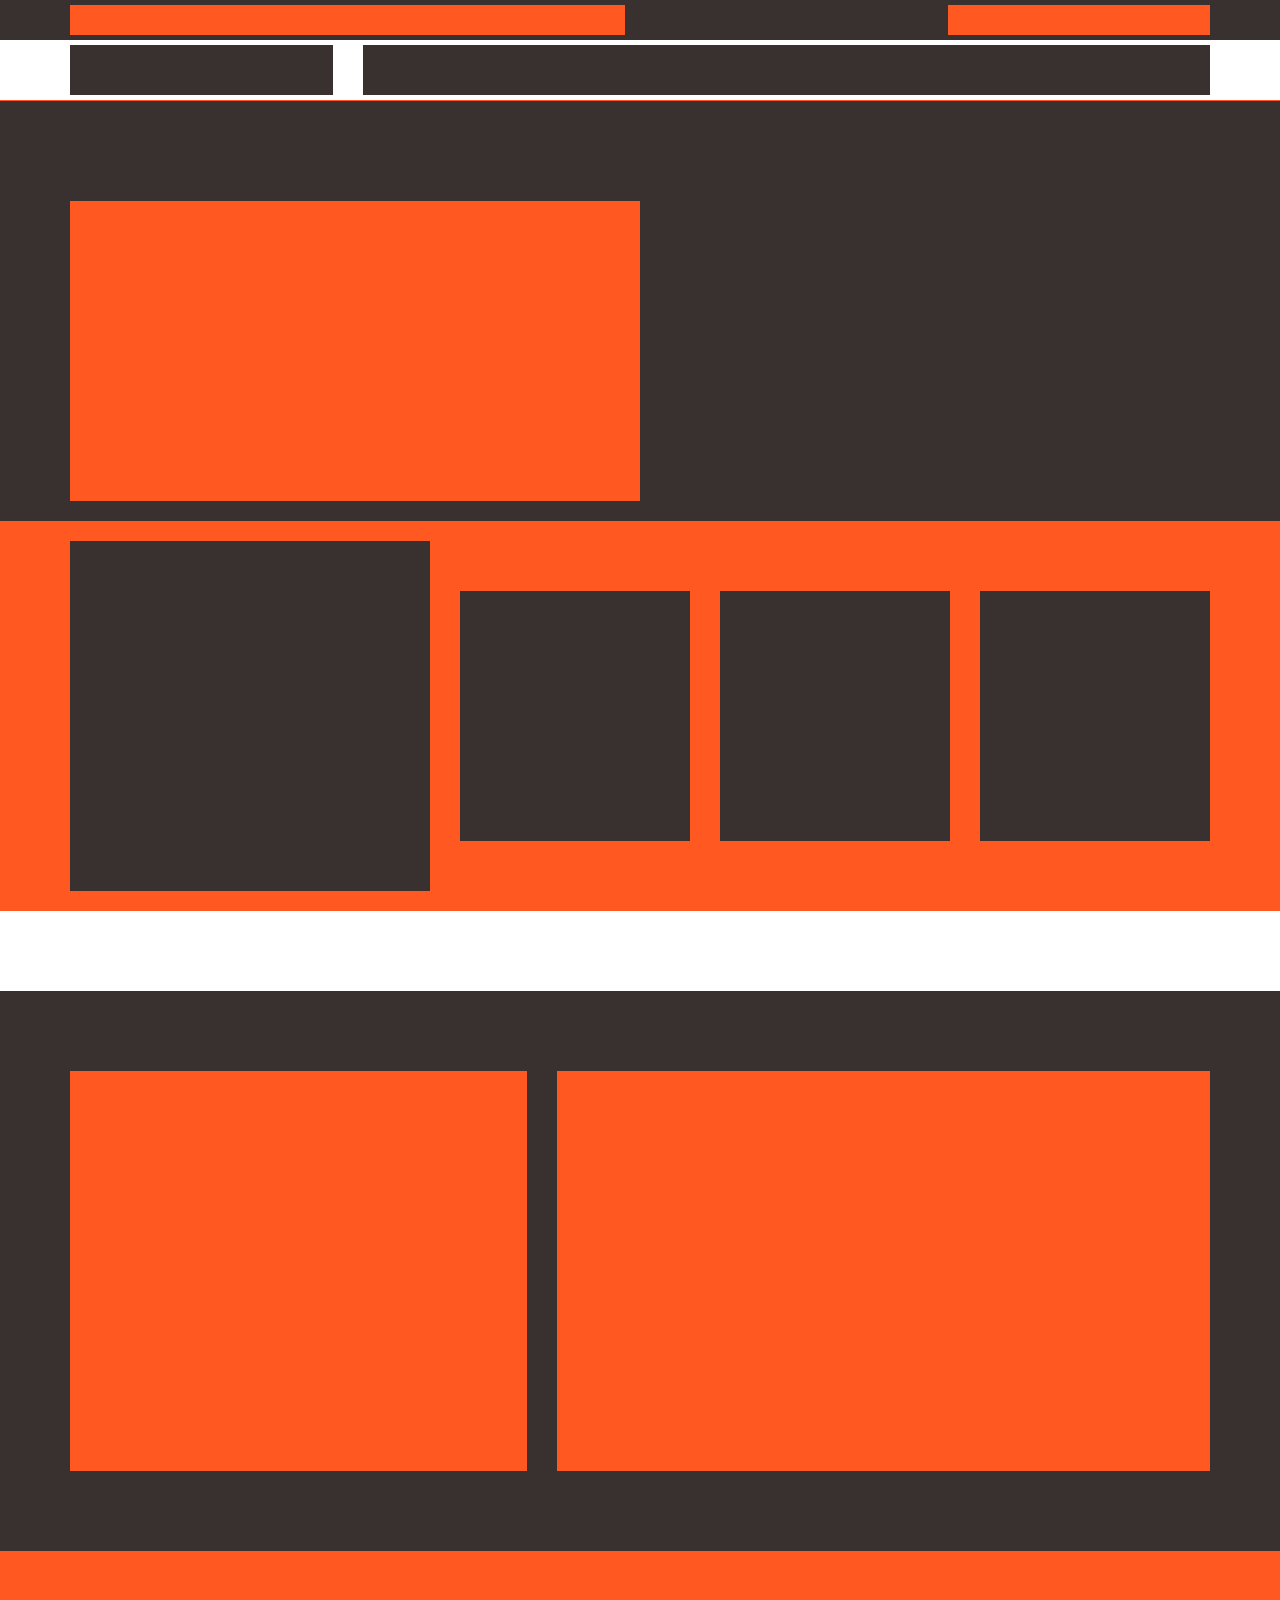
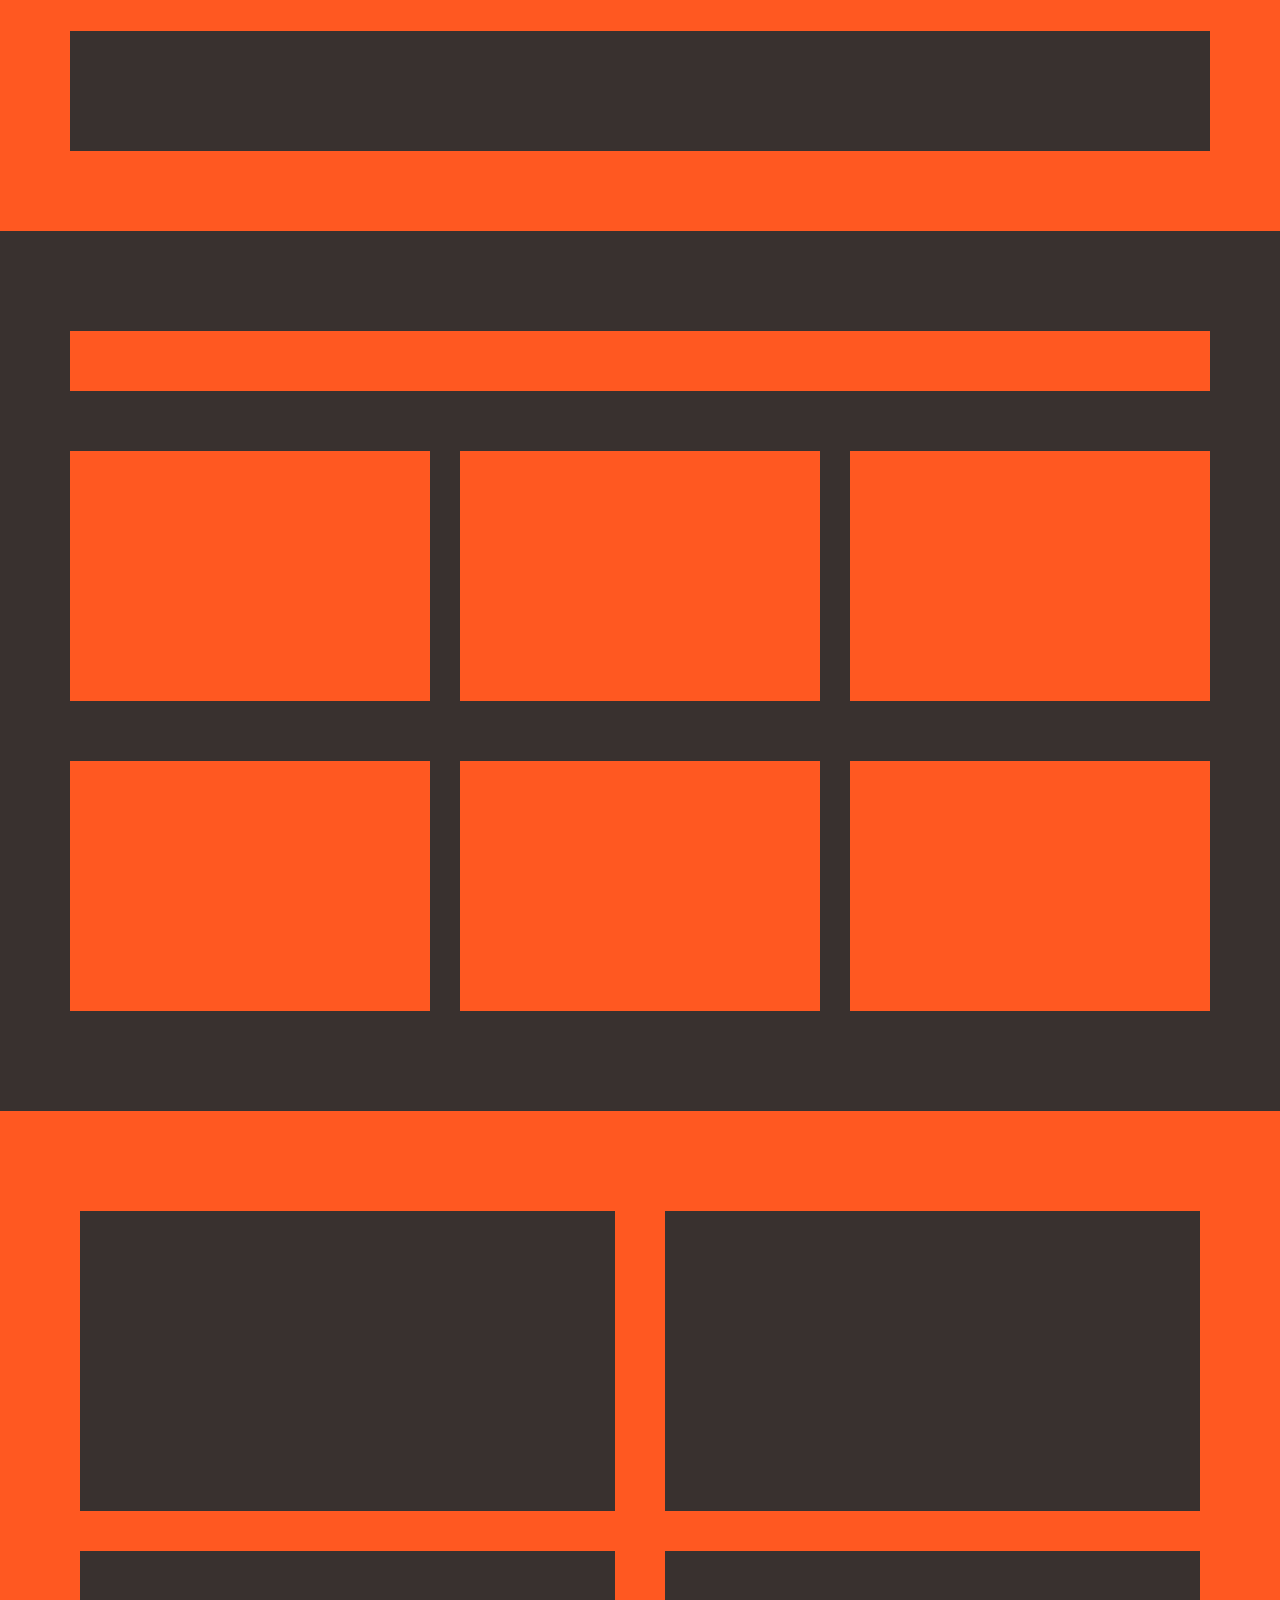
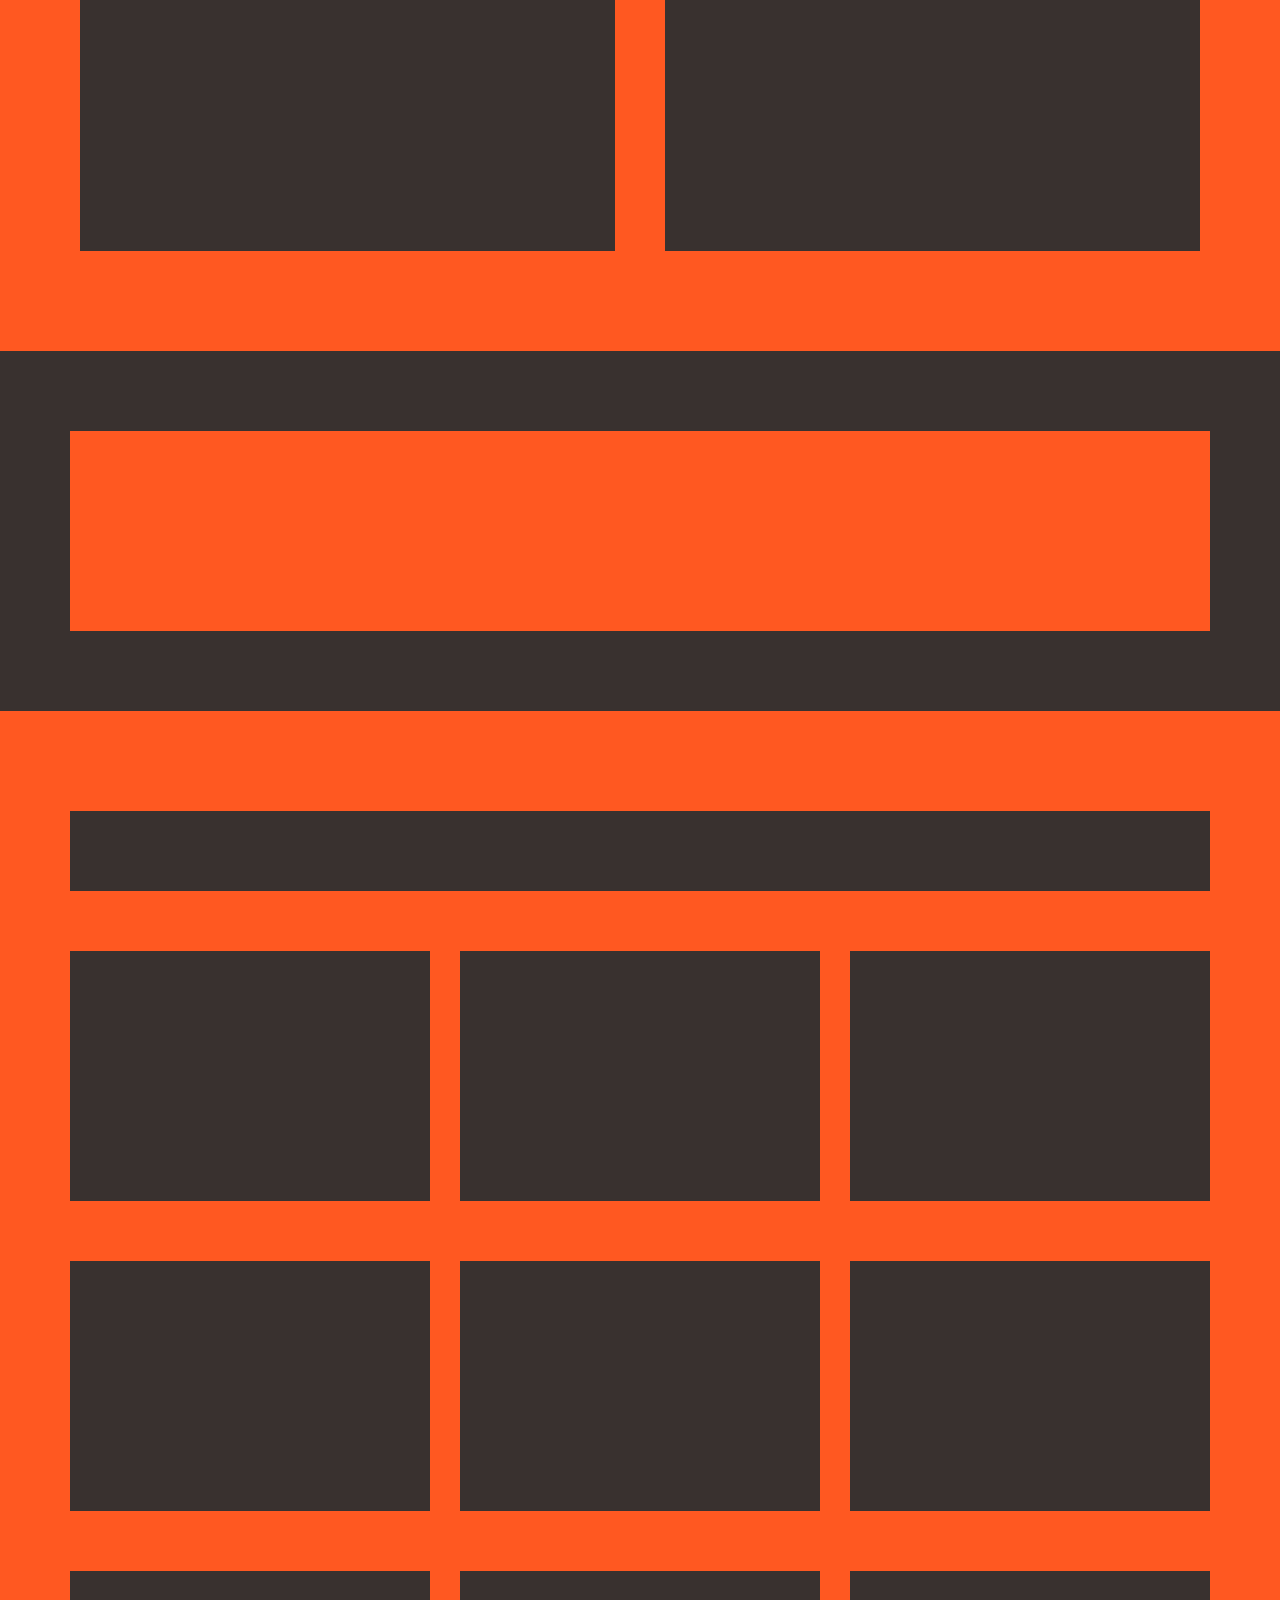
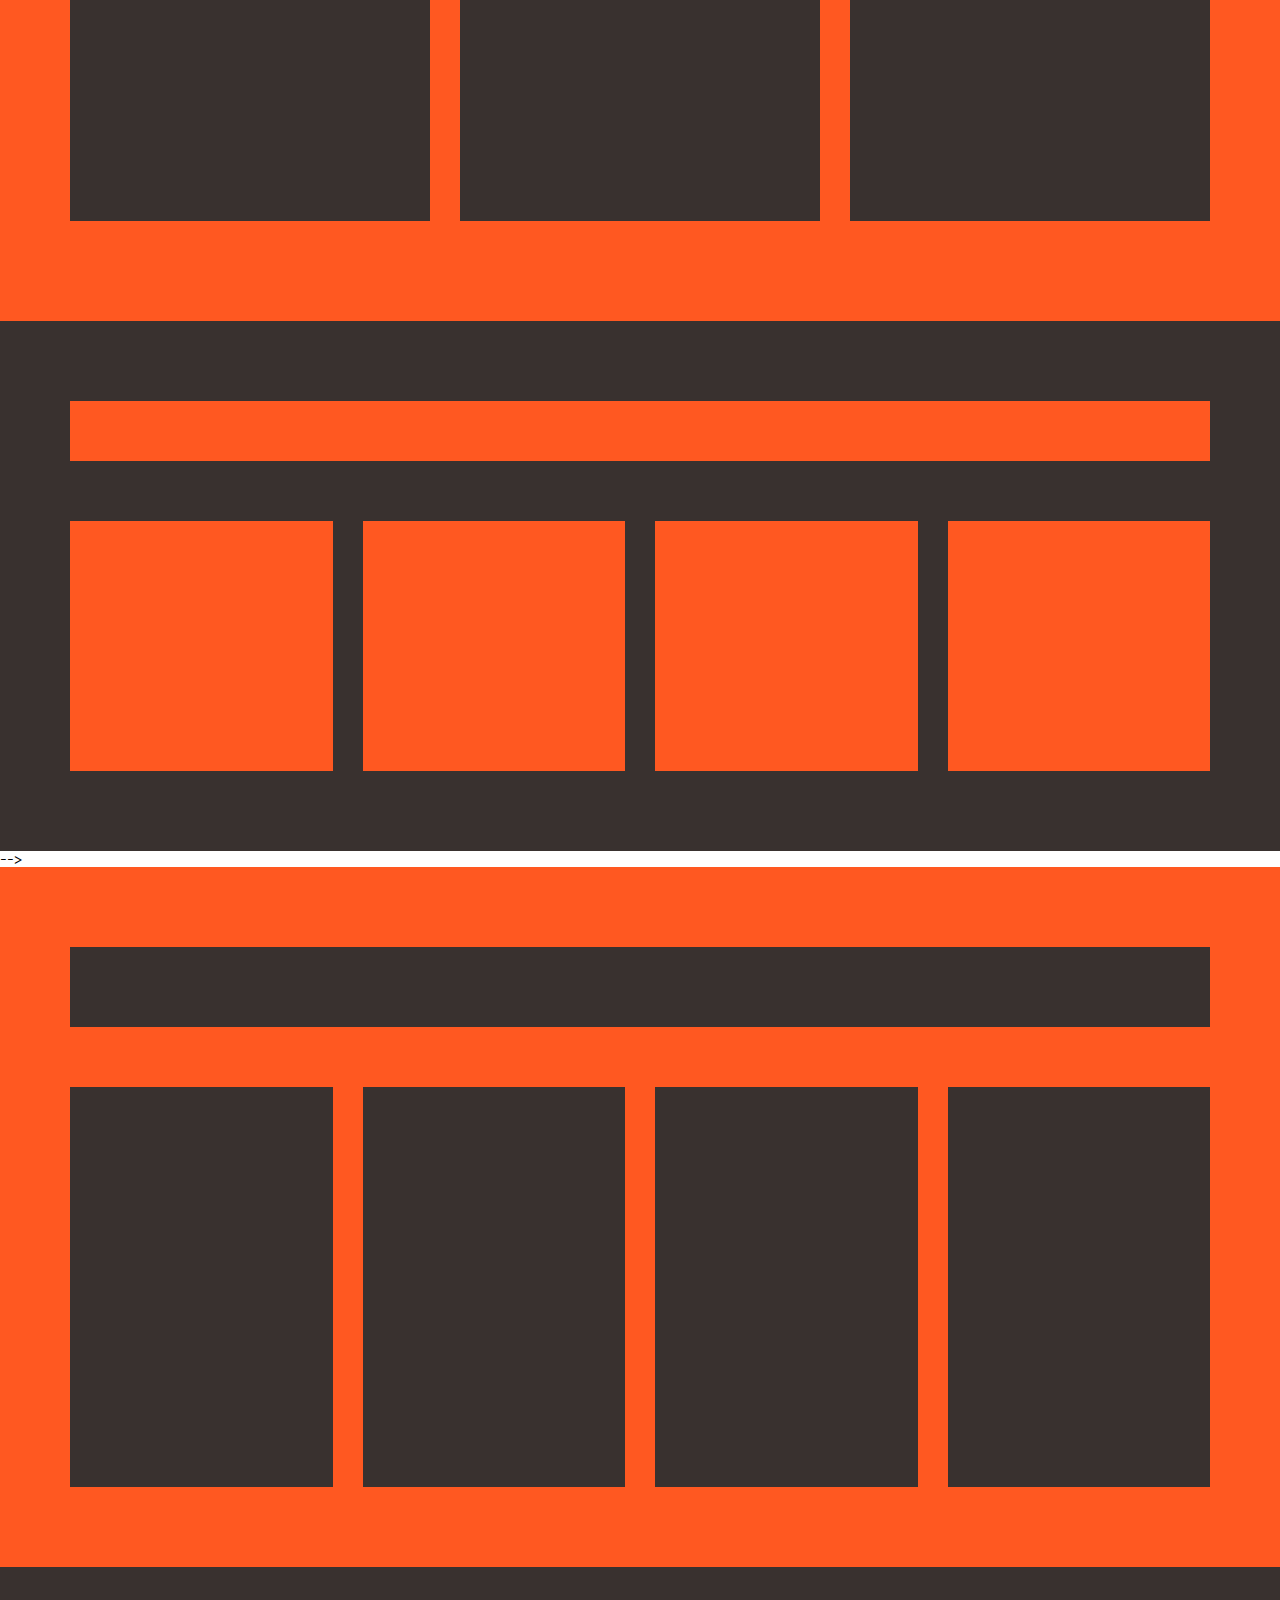
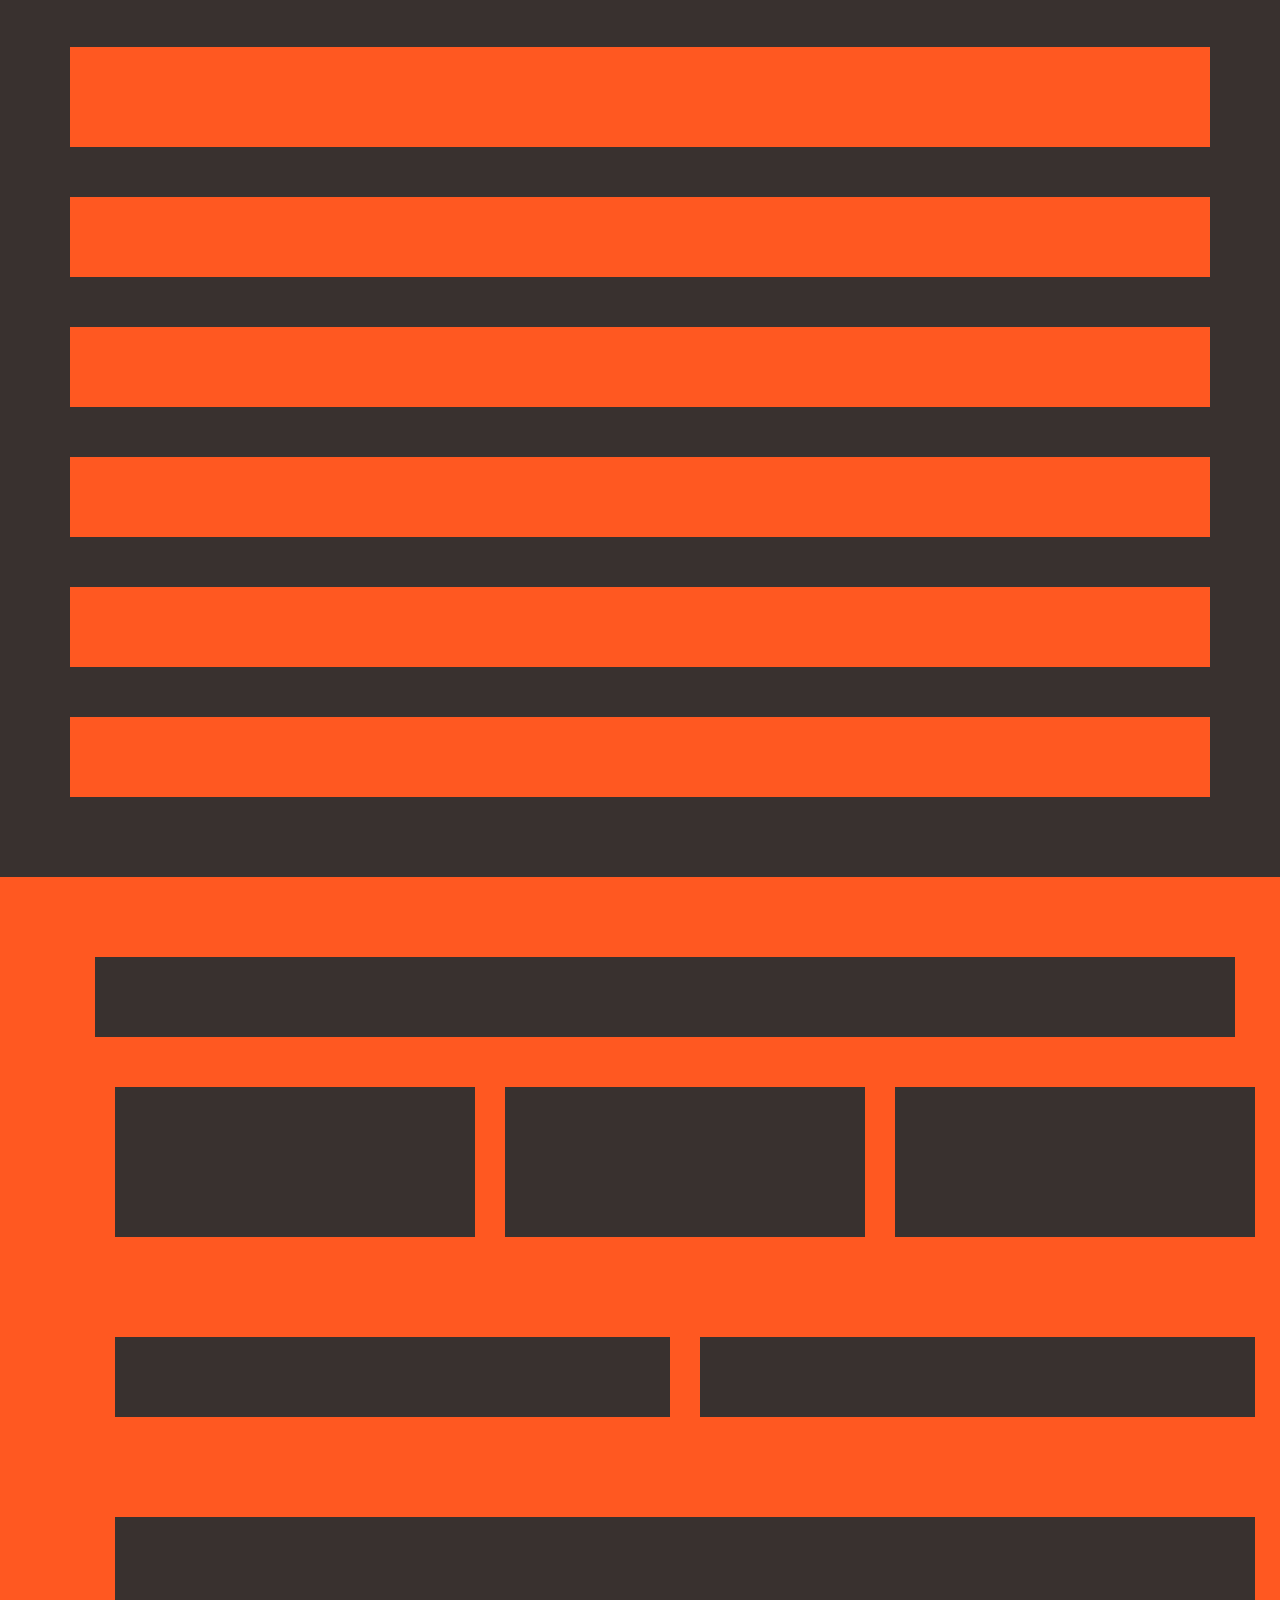
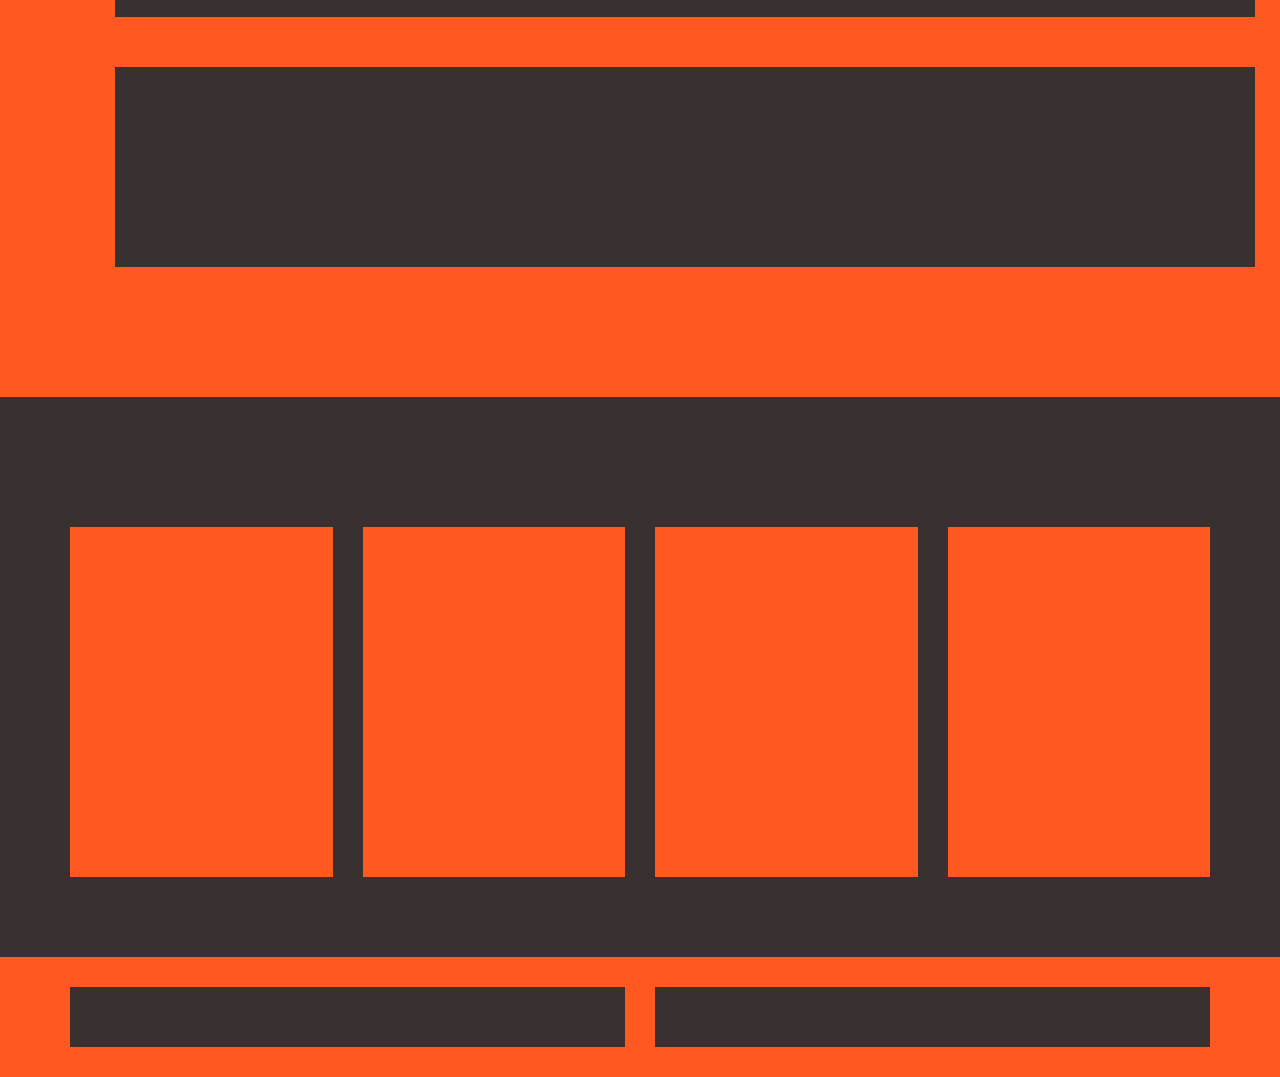
==== WEBSITE LAYOUT/index.html @ 0d6d6ad2 "Add files via upload" ====
<!DOCTYPE html>
<html lang="en">

<head>
  <meta charset="UTF-8" />
  <meta http-equiv="X-UA-Compatible" content="IE=edge" />
  <meta name="viewport" content="width=device-width, initial-scale=1.0" />
  <title>website layout</title>
  <link rel="preconnect" href="https://fonts.googleapis.com" />
  <link rel="preconnect" href="https://fonts.gstatic.com" crossorigin />
  <link
    href="https://fonts.googleapis.com/css2?family=Poppins:ital,wght@0,100;0,200;0,300;0,400;0,500;0,600;0,700;0,800;1,100;1,200;1,300;1,400;1,500;1,600;1,700;1,800&family=Raleway:ital,wght@0,500;0,600;0,700;1,500;1,600;1,700&display=swap"
    rel="stylesheet" />
  <link rel="stylesheet" type="text/css" href="css/reset.css" />
  <link rel="stylesheet" type="text/css" href="css/style.css" />
</head>

<body>
  <!-- contact info starts -->
  <header class="header-top">
    <div class="header-info">
      <div class="container">
        <div class="row justify-content-between">
          <div class="col-lg-6">
            <div class="contact-info">

            </div>
          </div>
          <div class="col-lg-3">
            <div class="info-btn">

            </div>
          </div>
        </div>
      </div>
    </div>
    <!-- navigation section -->
    <div class="navsection">
      <div class="container">
        <div class="row">
          <div class="col-lg-3">
            <h1 class="logo">

            </h1>
          </div>
          <div class="col-lg-9">
            <nav class="navbar">

            </nav>
          </div>
        </div>
      </div>
    </div>
  </header>
  <!-- header ends -->


  <!-- banner section -->
  <section class="banner-section">
    <div class="container">
      <div class="banner-content">

      </div>
    </div>
  </section>
  <!-- <====banner ends=====> -->

  <!--<=====whychoose====>-->
  <section class="why-choose-section">
    <div class="container">
      <div class="row  align-items-center">
        <div class="col-lg-4">
          <div class="why-choose">

          </div>
        </div>
        <div class="col-lg-8">
          <div class="row">
            <div class="col-lg-4">
              <div class="choose-items">
              </div>
            </div>
            <div class="col-lg-4">
              <div class="choose-items">
              </div>
            </div>
            <div class="col-lg-4">
              <div class="choose-items">
              </div>
            </div>
          </div>
        </div>
      </div>
    </div>
  </section>
  <!-- <=====why choose sect ends======> -->

  <!-- <=========about sect start===========> -->
  <section class="about-section">
    <div class="container">
      <div class="row">
        <div class="col-lg-5">
          <div class="about-image">

          </div>
        </div>
        <div class="col-lg-7">
          <div class="about-content">

          </div>
        </div>
      </div>
    </div>
  </section>
  <!-- <=======about section ends======> -->


  <!-- <======client logo section starts====> -->
  <section class="client-logo-section">
    <div class="container">
      <div class="row">
        <div class="c0l-lg-2">
          <div class="client-logo"></div>
        </div>
        <div class="c0l-lg-2">
          <div class="client-logo"></div>
        </div>
        <div class="c0l-lg-2">
          <div class="client-logo">
          </div>
        </div>
        <div class="c0l-lg-2">
          <div class="client-logo"></div>
        </div>
        <div class="c0l-lg-2">
          <div class="client-logo"></div>
        </div>
        <div class="c0l-lg-2">
          <div class="client-logo"></div>
        </div>
      </div>
    </div>
  </section>
  <!-- <======client logo section ends====> -->

  <!-- <======service section starts====> -->
  <section class="service-section">
    <div class="container">
      <div class="section-title"></div>
      <div class="row">
        <div class="col-lg-4">
          <div class="service-items">
          </div>
        </div>
        <div class="col-lg-4">
          <div class="service-items">
          </div>
        </div>
        <div class="col-lg-4">
          <div class="service-items">
          </div>
        </div>
        <div class="col-lg-4">
          <div class="service-items">
          </div>
        </div>
        <div class="col-lg-4">
          <div class="service-items">
          </div>
        </div>
        <div class="col-lg-4">
          <div class="service-items">
          </div>
        </div>
      </div>
    </div>
    </div>
    </div>
  </section>
  <!-- <========service section ends========> -->


  <!--<=========mission section starts========> -->
  <section class="mission-section">
    <div class="container">
      <div class="row">
        <div class="col-lg-6">
          <div class="mission-img">

          </div>
        </div>
        <div class="col-lg-6">
          <div class="mission-img">

          </div>
        </div>
        <div class="col-lg-6">
          <div class="mission-img">

          </div>
        </div>
        <div class="col-lg-6">
          <div class="mission-img">

          </div>
        </div>
      </div>
    </div>
  </section>
  <!-- <=======missionn section ends======> -->


  <!-- <======customer-review section starts=======> -->
  <section class="customer-review-section">
    <div class="container">
      <div class="customer-review-content">


      </div>
    </div>
  </section>
  <!-- <======customer-review section ends=======> -->

  <!-- <=======portfolio-section-starts=====> -->
  <section class="portfolio-section">
    <div class="container">
      <div class="portfolio-content">

      </div>
      <div class="row">
        <div class="col-lg-4">
          <div class="portfolio-img">
          </div>
        </div>
        <div class="col-lg-4">
          <div class="portfolio-img">
          </div>
        </div>
        <div class="col-lg-4">
          <div class="portfolio-img">
          </div>
        </div>
        <div class="col-lg-4">
          <div class="portfolio-img">
          </div>
        </div>
        <div class="col-lg-4">
          <div class="portfolio-img">
          </div>
        </div>
        <div class="col-lg-4">
          <div class="portfolio-img">
          </div>
        </div>
        <div class="col-lg-4">
          <div class="portfolio-img">
          </div>
        </div>
        <div class="col-lg-4">
          <div class="portfolio-img">
          </div>
        </div>
        <div class="col-lg-4">
          <div class="portfolio-img">
          </div>
        </div>
      </div>
    </div>
  </section>
  <!-- <=======portfolio-section-ends=====> -->

  <!-- <=======team section starts======> -->
  <section class="team-section">
    <div class="container">
      <div class="about-team">
      </div>
      <div class="row">
        <div class="col-lg-3">
          <div class="team-img">
          </div>
        </div>
        <div class="col-lg-3">
          <div class="team-img">
          </div>
        </div>
        <div class="col-lg-3">
          <div class="team-img">
          </div>
        </div>
        <div class="col-lg-3">
          <div class="team-img">
          </div>
        </div>
      </div>
    </div>
    </div>
  </section>
  <!-- !-- <=======team section starts======> --> -->

  <!-- pricing section starts -->

  <section class="pricing-section">
    <div class="container">
      <div class="about-pricing">

      </div>
      <div class="row">
        <div class="col-lg-3">
          <div class="pricing-category"></div>
        </div>
        <div class="col-lg-3">
          <div class="pricing-category"></div>
        </div>
        <div class="col-lg-3">
          <div class="pricing-category"></div>
        </div>
        <div class="col-lg-3">
          <div class="pricing-category"></div>
        </div>
      </div>
    </div>
  </section>
  <!--<======== pricing section ends======> -->

  <!--<======= FAQ section starts=====> -->

  <section class="FAQ-section">
    <div class="container">
      <div class="FAQ-intro">
      </div>
      <div class="FAQ"></div>
      <div class="FAQ"></div>
      <div class="FAQ"></div>
      <div class="FAQ"></div>
      <div class="FAQ"></div>
    </div>
  </section>

  <!-- <=======FAQ section ends -->

  <!-- <======contact section starts======> -->
  <section class="contact-section">
    <div class="container">
      <div class="contact-intro">
      </div>
      <div class="row">
        <div class="col-lg-4">
          <div class="our-address">
          </div>
        </div>
        <div class="col-lg-4">
          <div class="our-address">
          </div>
        </div>
        <div class="col-lg-4">
          <div class="our-address">
          </div>
        </div>
      </div>
      <div class="row">
        <div class="col-lg-6">
          <div class="yourname">
          </div>
        </div>
        <div class="col-lg-6">
          <div class="yourname">
          </div>
        </div>
      </div>
      <div class="subject"></div>
      <div class="message"></div>
  </section>
  <!-- <=========contact section ends========> -->

  <!--<=======footer section starts -->

  <section class="footer-section">
    <div class="container">
      <div class="row">
        <div class="col-lg-3">
          <div class="flexor-address"></div>
        </div>
        <div class="col-lg-3">
          <div class="flexor-address"></div>
        </div>
        <div class="col-lg-3">
          <div class="flexor-address"></div>
        </div>
        <div class="col-lg-3">
          <div class="flexor-address"></div>
        </div>
      </div>
    </div>
  </section>
  <!-- <========footer ends=====> -->

  <!-- <=======copyright section======> -->
  <section class="copyright-section">
    <div class="copyright">
      <div class="container">
        <div class="row justify-between">
          <div class="col-lg-6">
            <div class="copyright-info"></div>
          </div>
          <div class="col-lg-6">
            <div class="copyright-info"></div>
          </div>
        </div>
      </div>
    </div>
  </section>

</body>



</html>
---- WEBSITE LAYOUT/css/style.css ----
/* commmon grid style */
.container {
  width: 1170px;
  margin: 0 auto;
  padding: 0 15px;
}
.row {
  display: flex;
  flex-wrap: wrap;
  margin-right: -15px;
  margin-left: -15px;
}
.row > * {
  width: 100%;
  padding: 0 15px;
}
.col-lg-1 {
  width: 8.33%;
}
.col-lg-2 {
  width: 16.66%;
}
.col-lg-3 {
  width: 25%;
}
.col-lg-4 {
  width: 33.33%;
}
.col-lg-5 {
  width: 41.66%;
}
.col-lg-6 {
  width: 50%;
}
.col-lg-7 {
  width: 58.33%;
}
.col-lg-8 {
  width: 66.66%;
}
.col-lg-9 {
  width: 75%;
}
.col-lg-10 {
  width: 83.33%;
}
.col-lg-11 {
  width: 91.66%;
}
.col-lg-12 {
  width: 100%;
}
.justify-content-start {
  justify-content: flex-start !important;
}
.justify-content-end {
  justify-content: flex-end !important;
}
.justify-content-around {
  justify-content: space-around !important;
}
.justify-content-between {
  justify-content: space-between !important;
}
.justify-content-evenly {
  justify-content: space-evenly !important;
}
.align-items-start {
  align-items: flex-start !important;
}
.align-items-end {
  align-items: flex-end !important;
}
.align-items-center {
  align-items: center !important;
}
.align-items-baseline {
  align-items: baseline !important;
}

/* contact info starts */
.header-top {
  background-color: #fff;
  border-bottom: solid 1px #ff5821;
}
.header-info {
  background-color: #39312f;
  padding: 5px 0;
}
.contact-info {
  height: 30px;
  background-color: #ff5821;
}
.info-btn {
  background-color: #ff5821;
  height: 100%;
}
.navsection {
  padding: 5px 0;
  background-color: #fff;
}
h1.logo {
  background-color: #39312f;
  height: 50px;
}
.navbar {
  background-color: #39312f;
  height: 50px;
}

/*<========== banner style starts=================> */
.banner-section {
  background-color: #39312f;
  padding: 100px 0;
}
.banner-content {
  background-color: #ff5821;
  height: 300px;
  width: 50%;
}
/* <=======banner style ends======> */

/* <======why choose style=====> */
.why-choose-section {
  background-color: #ff5821;
  padding: 20px 0;
  position: relative;
  top: -80px;
}
.why-choose {
  background-color: #39312f;
  height: 350px;
}
.choose-items {
  background-color: #39312f;
  height: 250px;
}
/* <=========why choose ends========> */

/* <=======about style starts=====> */

.about-section {
  background-color: #39312f;
  padding: 80px 0;
}
.about-image {
  background-color: #ff5821;
  height: 400px;
}
.about-content {
  background-color: #ff5821;
  height: 400px;
}
/* <========about section ends====> */

/* <=======client-logo section starts====> */
.client-logo-section {
  background-color: #ff5821;
  padding: 80px 0;
}
.client-logo {
  background-color: #39312f;
  height: 20px;
}
/* <=======client-logo section starts====> */

/* <=======service-section style section starts====> */
.service-section {
  background-color: #39312f;
  padding: 100px 0;
}
.section-title {
  background-color: #ff5821;
  height: 60px;
}
.service-items {
  background-color: #ff5821;
  height: 250px;
  margin-top: 60px;
}
/* <========service section ends=====> */

/* <=======portfolio section style starts=======> */

.mission-section {
  background-color: #ff5821;
  padding: 80px 0;
}
.mission-img {
  background-color: #39312f;
  height: 300px;
  margin: 20px 10px;
}
/* <=========portfolio section ends======> */

/* <========customer review section starts======> */
.customer-review-section {
  background-color: #39312f;
  padding: 80px 0;
}
.customer-review-content {
  background-color: #ff5821;
  width: 100%;
  height: 200px;
}
/* <========customer review section ends======> */

/* <========portfolio-section starts======> */
.portfolio-section {
  background-color: #ff5821;
  padding: 100px 0;
}
.portfolio-content {
  background-color: #39312f;
  height: 80px;
}
.portfolio-img {
  background-color: #39312f;
  height: 250px;
  margin-top: 60px;
}
/* <========portfolio-section ends======> */

/* <=========team section style starts==========> */
.team-section {
  background-color: #39312f;
  padding: 80px 0;
}
.about-team {
  background-color: #ff5821;
  height: 60px;
}
.team-img {
  background-color: #ff5821;
  height: 250px;
  margin-top: 60px;
}
/* <=======pricing section starts========> */

.pricing-section {
  background-color: #ff5821;
  padding: 80px 0;
}
.about-pricing {
  background-color: #39312f;
  height: 80px;
}
.pricing-category {
  background-color: #39312f;
  height: 400px;
  margin-top: 60px;
}

/* <=======pricing section starts========> */

/* <==========FAQ section style starts========> */
.FAQ-section {
  background-color: #39312f;
  padding: 80px 0;
}
.FAQ-intro {
  background-color: #ff5821;
  height: 100px;
}
.FAQ {
  background-color: #ff5821;
  height: 80px;
  margin-top: 50px;
}

/* <==========FAQ section style starts========> */

/* <=========contact section starts====> */

.contact-section {
  background-color: #ff5821;
  padding: 80px;
}
.contact-intro {
  background-color: #39312f;
  height: 80px;
  width: 100%;
}
.our-address {
  background-color: #39312f;
  height: 150px;
  width: 100%;
  margin: 50px 20px;
}
.yourname {
  background-color: #39312f;
  height: 80px;
  width: 100%;
  margin: 50px 20px;
}
.subject {
  background-color: #39312f;
  height: 100px;
  width: 100%;
  margin: 50px 20px;
}
.message {
  background-color: #39312f;
  height: 200px;
  width: 100%;
  margin: 50px 20px;
}
/* <===CONTACT styling ends=====>*/

/* <==========footer styling starts=========>*/
.footer-section {
  background-color: #39312f;
  padding: 80px 0;
}
.flexor-address {
  background-color: #ff5821;
  height: 350px;
  margin-top: 50px;
}
/* <==========footer styling starts=========>*

/*<========= copyright stylin starts========> */
.copyright-section {
  background-color: #ff5821;
  padding: 30px;
}
.copyright-info {
  background-color: #39312f;
  height: 60px;
  width: 100%;
}
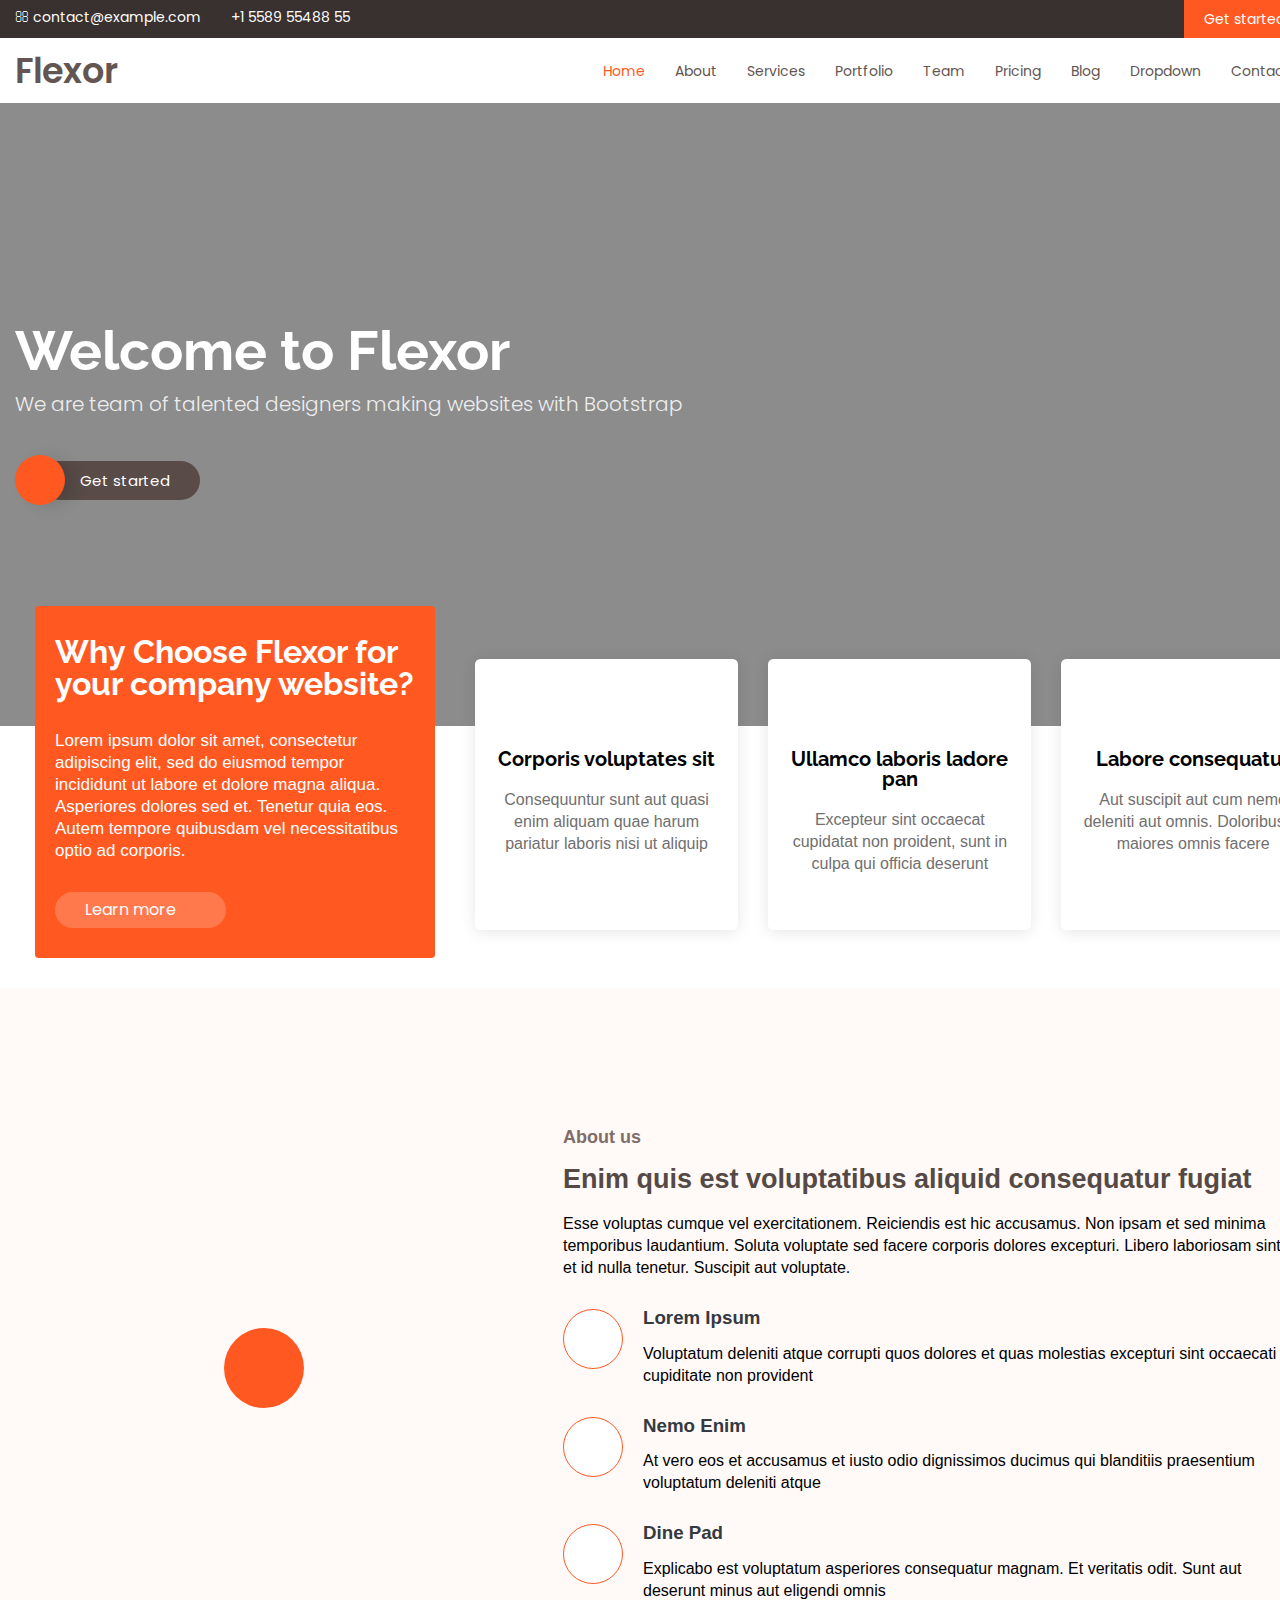
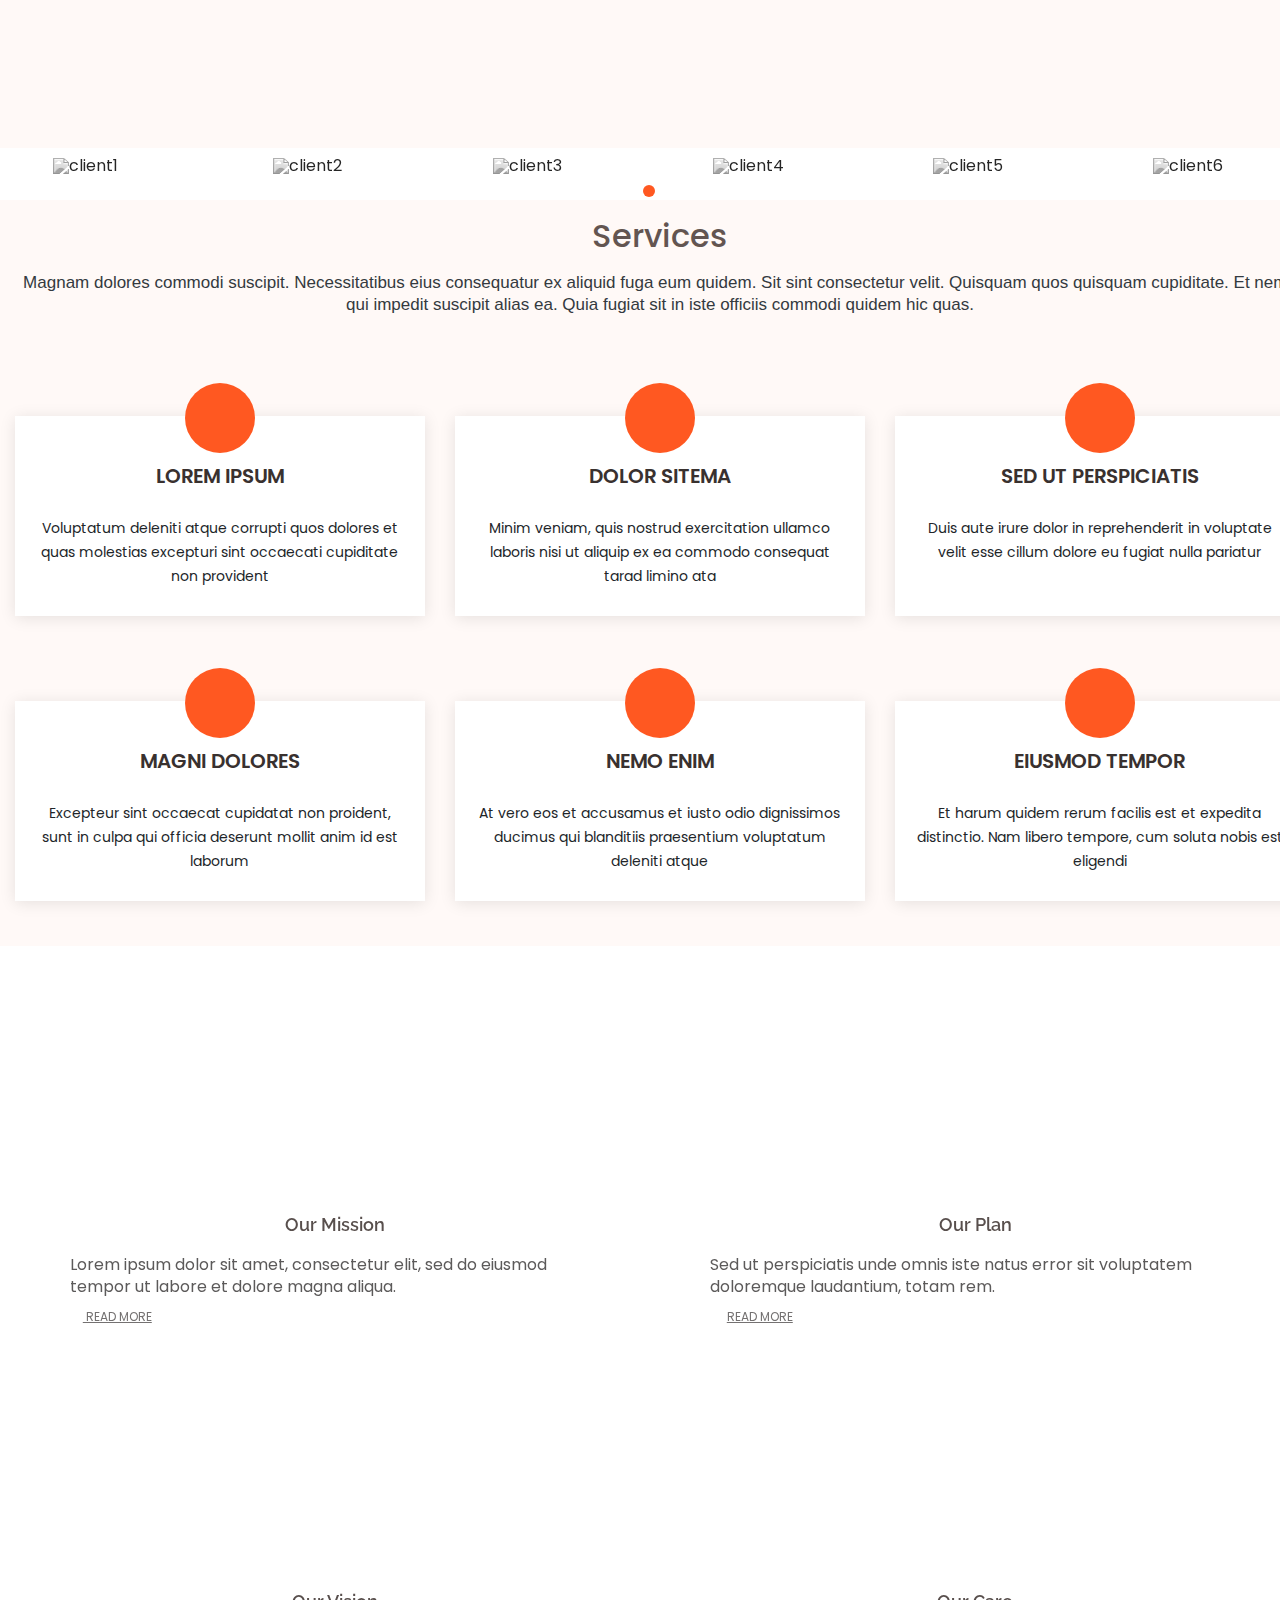
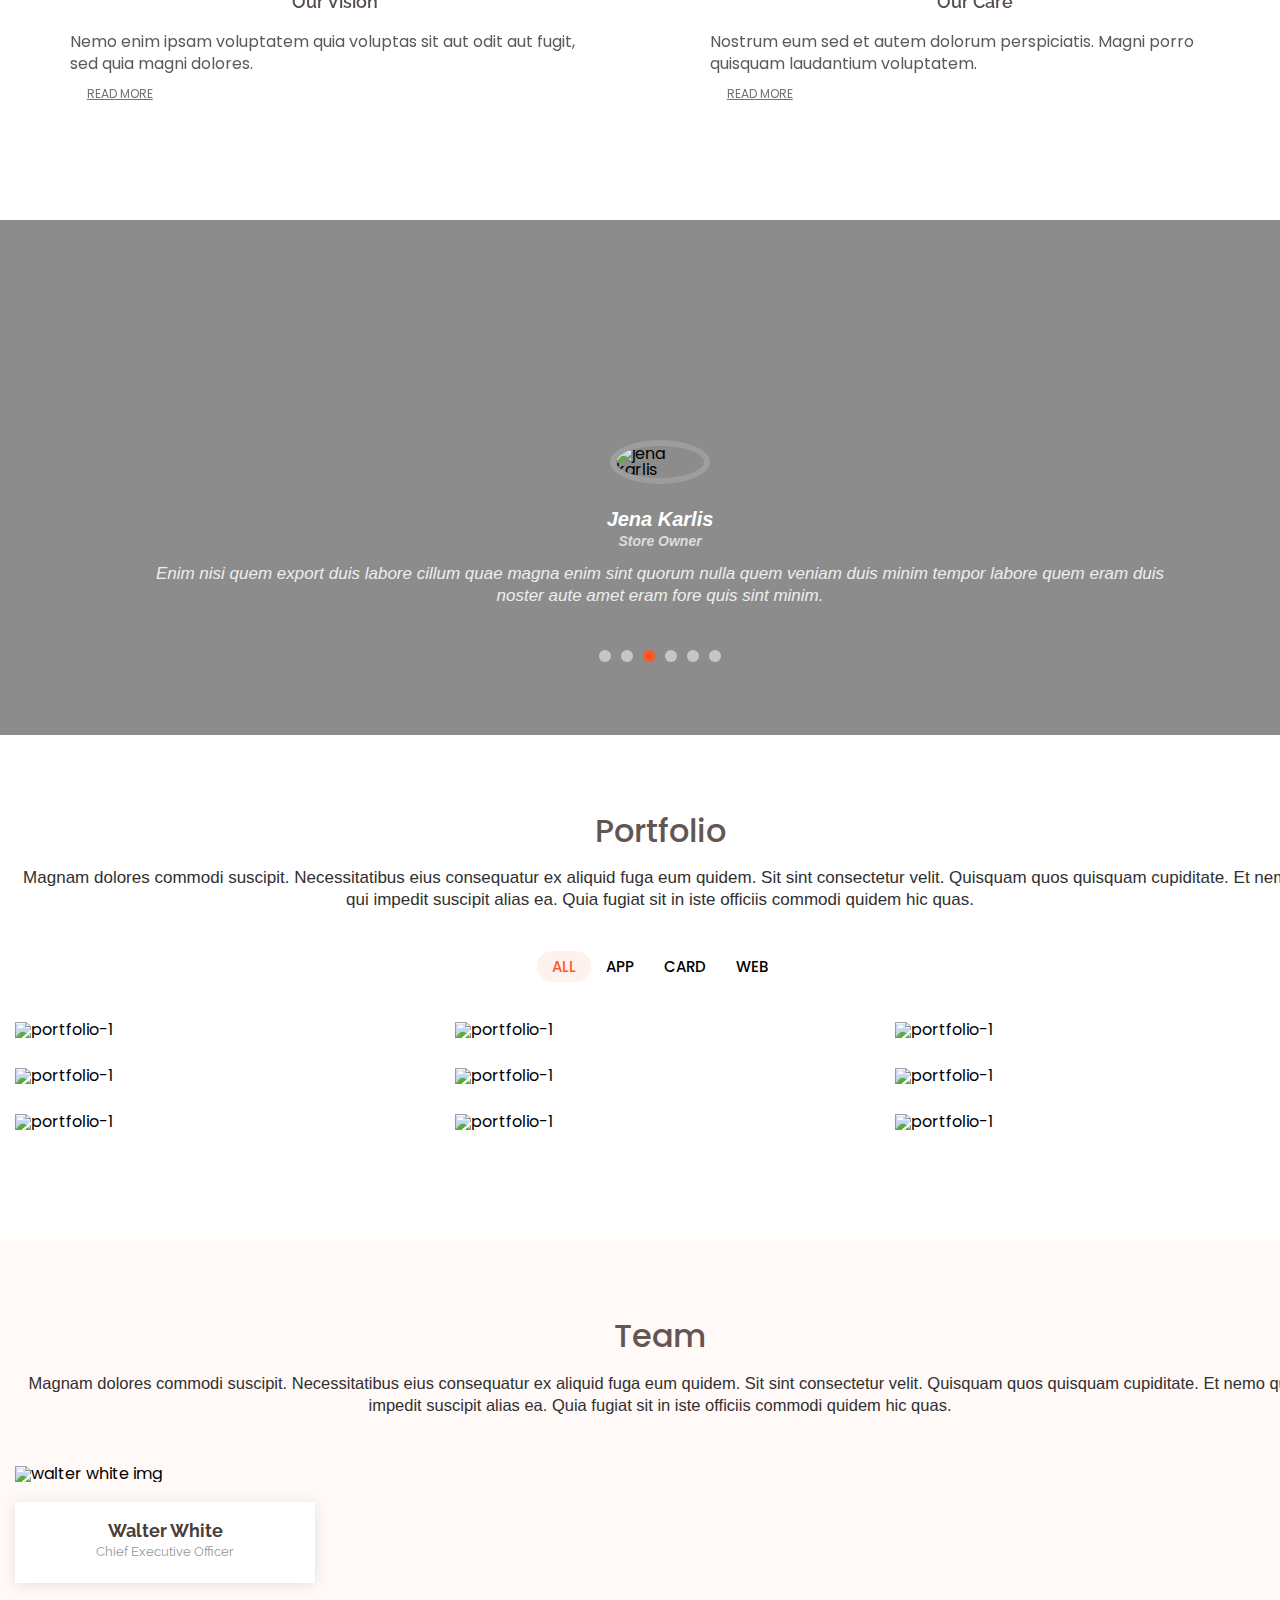
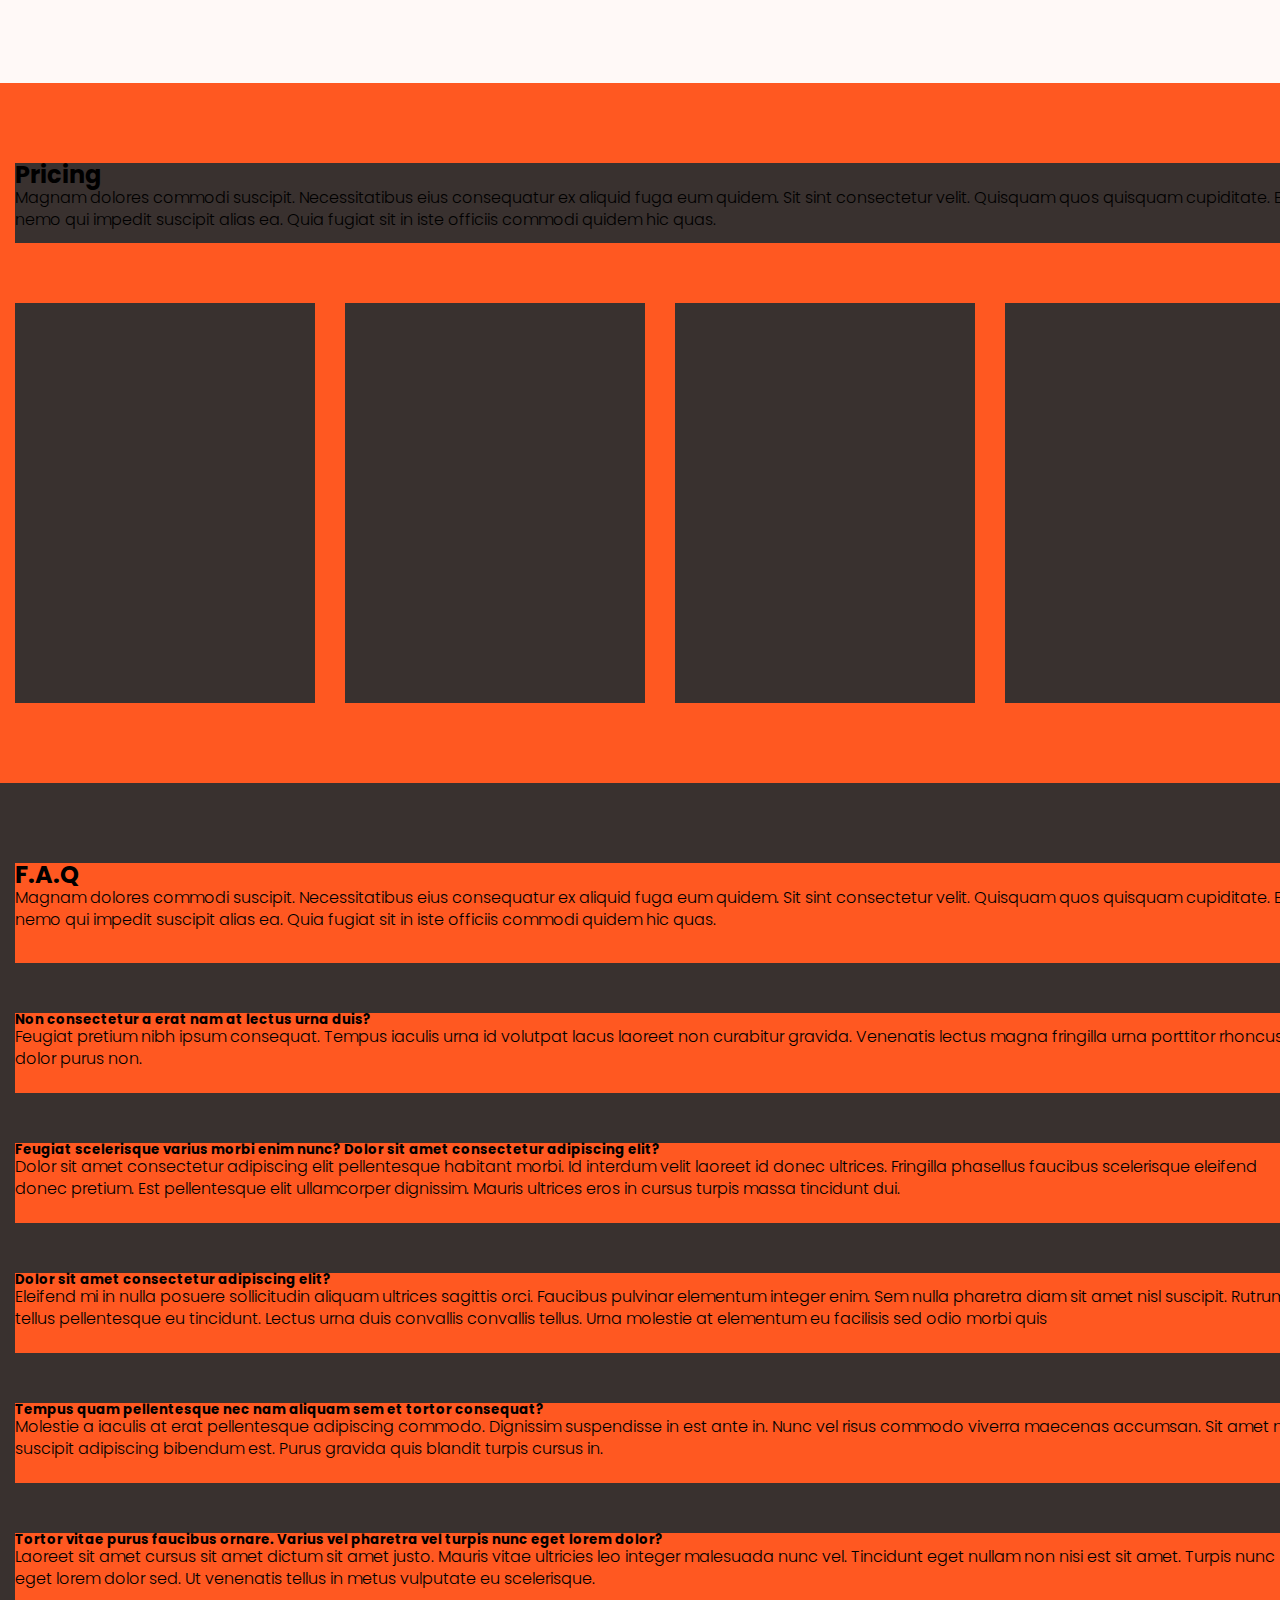
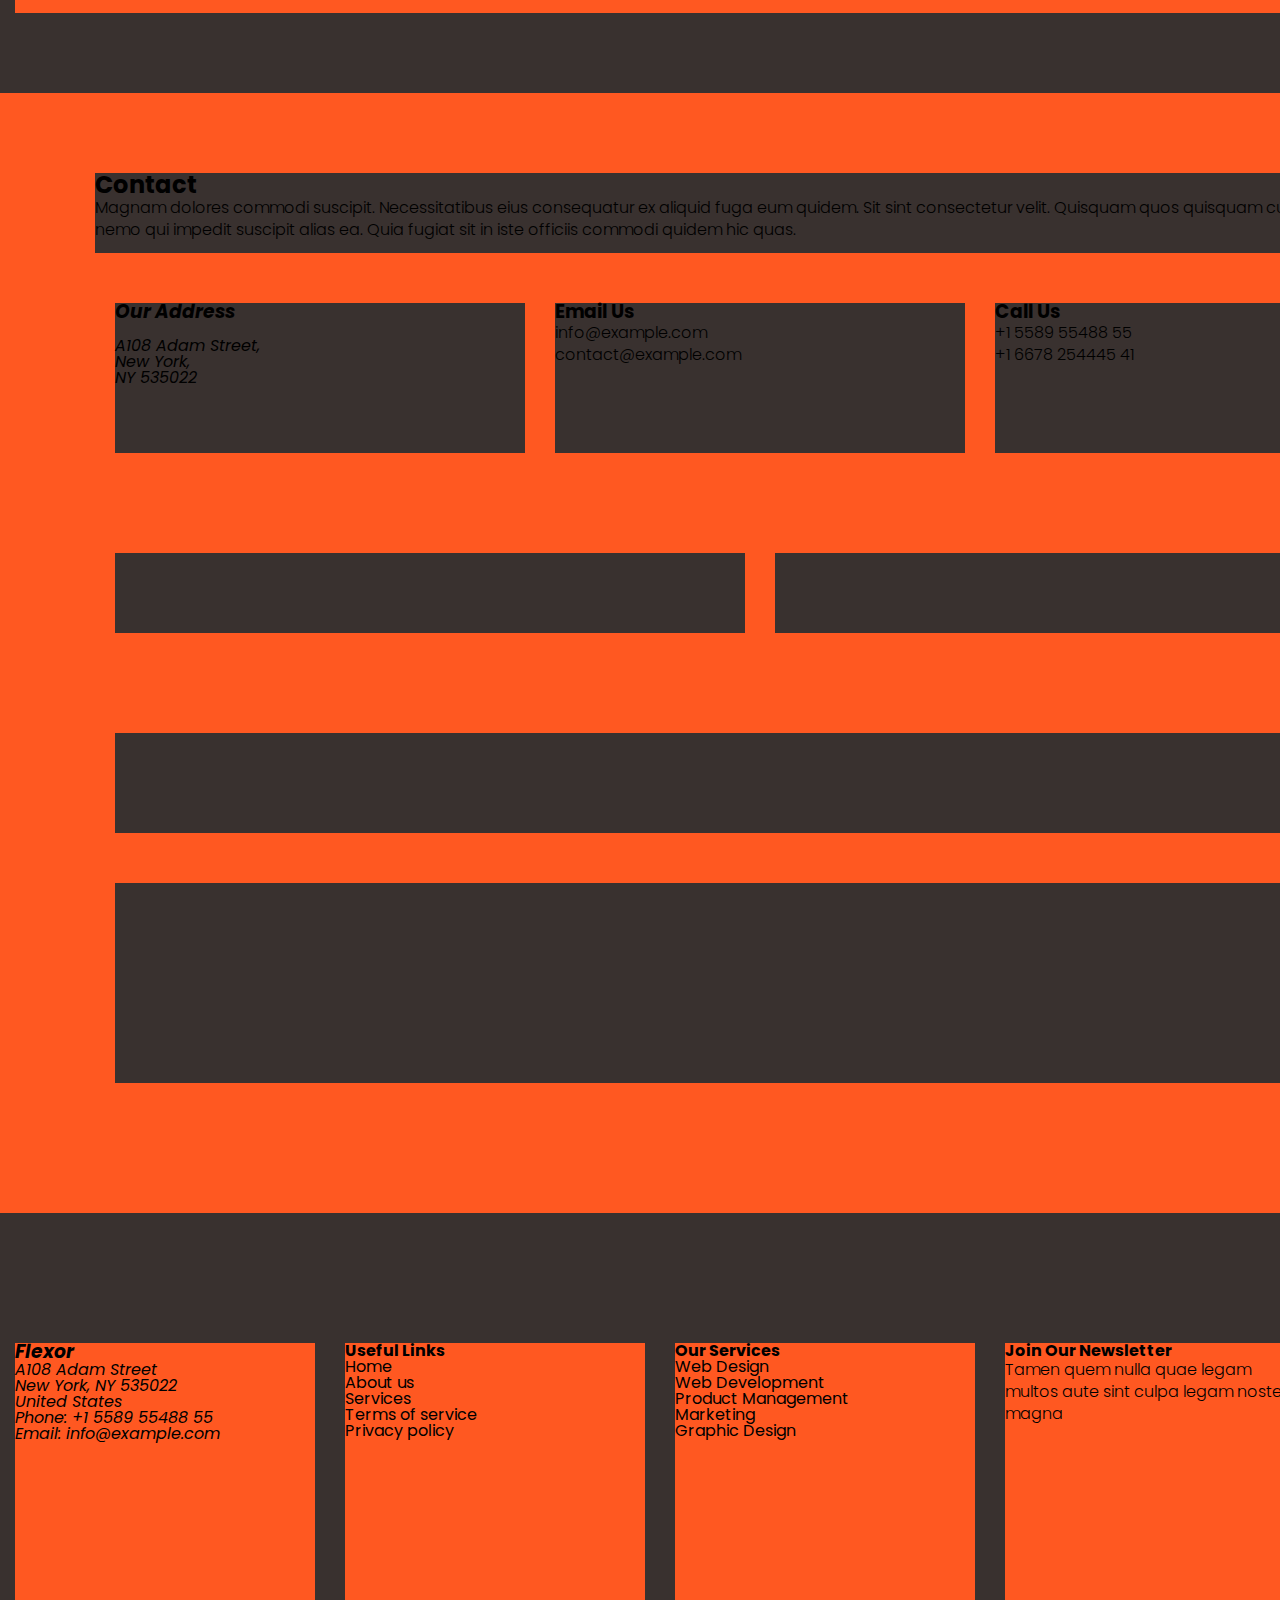
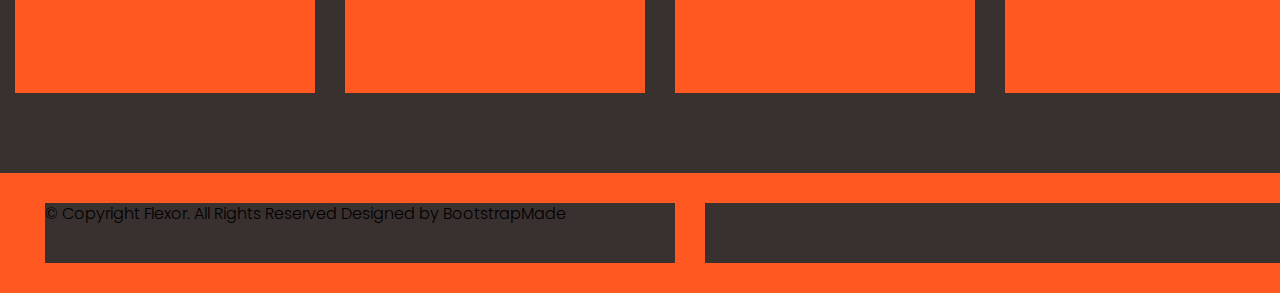
==== commit ccf7fb4b: "Add files via upload" ====
--- a/WEBSITE LAYOUT/index.html
+++ b/WEBSITE LAYOUT/index.html
@@ -2,17 +2,19 @@
 <html lang="en">
 
 <head>
-  <meta charset="UTF-8" />
-  <meta http-equiv="X-UA-Compatible" content="IE=edge" />
-  <meta name="viewport" content="width=device-width, initial-scale=1.0" />
+  <meta charset="UTF-8">
+  <meta http-equiv="X-UA-Compatible" content="IE=edge">
+  <meta name="viewport" content="width=device-width, initial-scale=1.0">
   <title>website layout</title>
-  <link rel="preconnect" href="https://fonts.googleapis.com" />
-  <link rel="preconnect" href="https://fonts.gstatic.com" crossorigin />
+  <link rel="preconnect" href="https://fonts.googleapis.com">
+  <link rel="preconnect" href="https://fonts.gstatic.com" crossorigin>
   <link
     href="https://fonts.googleapis.com/css2?family=Poppins:ital,wght@0,100;0,200;0,300;0,400;0,500;0,600;0,700;0,800;1,100;1,200;1,300;1,400;1,500;1,600;1,700;1,800&family=Raleway:ital,wght@0,500;0,600;0,700;1,500;1,600;1,700&display=swap"
-    rel="stylesheet" />
-  <link rel="stylesheet" type="text/css" href="css/reset.css" />
-  <link rel="stylesheet" type="text/css" href="css/style.css" />
+    rel="stylesheet">
+  <link rel="stylesheet" href="./css/font-awesome.min.css">
+  <link rel="stylesheet" href="./fonts/icofont.min.css">
+  <link rel="stylesheet" type="text/css" href="css/reset.css">
+  <link rel="stylesheet" type="text/css" href="css/style.css">
 </head>
 
 <body>
@@ -23,13 +25,19 @@
         <div class="row justify-content-between">
           <div class="col-lg-6">
             <div class="contact-info">
-
-            </div>
-          </div>
-          <div class="col-lg-3">
-            <div class="info-btn">
-
-            </div>
+              <span>
+                <a href="#"><i class="fa fa-envelope-o" aria-hidden="true"></i> contact@example.com
+                </a>
+              </span>
+              <span>
+                <i class="fa fa-mobile"></i>+1 5589 55488 55
+              </span>
+            </div>
+          </div>
+          <div class="col-lg-3 text-right">
+            <a class="btn info-btn">
+              Get started
+            </a>
           </div>
         </div>
       </div>
@@ -37,15 +45,26 @@
     <!-- navigation section -->
     <div class="navsection">
       <div class="container">
-        <div class="row">
+        <div class="row align-items-center">
           <div class="col-lg-3">
             <h1 class="logo">
-
+              <a href="#">Flexor</a>
             </h1>
           </div>
           <div class="col-lg-9">
             <nav class="navbar">
-
+              <ul class="menubar">
+                <li class="nav-link"><a href="#" class="active">Home</a> </li>
+                <li class="nav-link"><a href="#">About</a> </li>
+                <li class="nav-link"><a href="#">Services</a> </li>
+                <li class="nav-link"><a href="#">Portfolio</a> </li>
+                <li class="nav-link"><a href="#">Team</a> </li>
+                <li class="nav-link"><a href="#">Pricing</a> </li>
+                <li class="nav-link"><a href="#">Blog</a> </li>
+                <li class="nav-link"><a href="#">Dropdown</a> </li>
+                <li class="nav-link" N><a href="#">Contact</a> </li>
+
+              </ul>
             </nav>
           </div>
         </div>
@@ -59,7 +78,12 @@
   <section class="banner-section">
     <div class="container">
       <div class="banner-content">
-
+        <H1>Welcome to Flexor</H1>
+        <P> We are team of talented designers making websites with Bootstrap</P>
+        <span class="bnr-button">
+          <a href="#" class="btn">Get started</a>
+          <i class="fa fa-arrow-right" aria-hidden="true"></i>
+        </span>
       </div>
     </div>
   </section>
@@ -71,21 +95,35 @@
       <div class="row  align-items-center">
         <div class="col-lg-4">
           <div class="why-choose">
-
+            <h2> Why Choose Flexor for your company website?</h2>
+            <p> Lorem ipsum dolor sit amet, consectetur adipiscing elit, sed do eiusmod tempor incididunt ut labore et
+              dolore magna aliqua. Asperiores dolores sed et. Tenetur quia eos. Autem tempore quibusdam vel
+              necessitatibus optio ad corporis.</p>
+            <a href="#">Learn more<i class="fa fa-angle-right" aria-hidden="true"></i></a>
           </div>
         </div>
         <div class="col-lg-8">
           <div class="row">
             <div class="col-lg-4">
               <div class="choose-items">
+                <i class="fa fa-file-text" aria-hidden="true"></i>
+                <h3>
+                  Corporis voluptates sit</h3>
+                <p>Consequuntur sunt aut quasi enim aliquam quae harum pariatur laboris nisi ut aliquip</p>
               </div>
             </div>
             <div class="col-lg-4">
               <div class="choose-items">
+                <i class="fa fa-cube" aria-hidden="true"></i>
+                <h3>Ullamco laboris ladore pan</h3>
+                <p>Excepteur sint occaecat cupidatat non proident, sunt in culpa qui officia deserunt</p>
               </div>
             </div>
             <div class="col-lg-4">
               <div class="choose-items">
+                <i class="fa fa-picture-o" aria-hidden="true"></i>
+                <h3>Labore consequatur</h3>
+                <p>Aut suscipit aut cum nemo deleniti aut omnis. Doloribus ut maiores omnis facere</p>
               </div>
             </div>
           </div>
@@ -99,13 +137,52 @@
   <section class="about-section">
     <div class="container">
       <div class="row">
-        <div class="col-lg-5">
-          <div class="about-image">
-
+        <div class="col-lg-5 about-image">
+          <div class="play-butn">
+            <i class="fa fa-play" aria-hidden="true"></i>
           </div>
         </div>
         <div class="col-lg-7">
           <div class="about-content">
+            <h5>About us</h5>
+            <h2>Enim quis est voluptatibus aliquid consequatur fugiat</h2>
+            <p>Esse voluptas cumque vel exercitationem. Reiciendis est hic accusamus. Non ipsam et sed minima
+              temporibus
+              laudantium. Soluta voluptate sed facere corporis dolores excepturi. Libero laboriosam sint et id nulla
+              tenetur. Suscipit aut voluptate.</p>
+            <div class="about-items">
+              <div class="abt-icons">
+                <i class="icofont-finger-print"></i>
+              </div>
+              <div class="abt-items-txt">
+                <h3> Lorem Ipsum</h3>
+                <p>Voluptatum deleniti atque corrupti quos dolores et quas molestias excepturi sint occaecati cupiditate
+                  non
+                  provident</p>
+              </div>
+            </div>
+            <div class="about-items">
+              <div class="abt-icons">
+                <i class="icofont-gift"></i>
+              </div>
+              <div class="abt-items-txt">
+                <h3>Nemo Enim</h3>
+                <p>At vero eos et accusamus et iusto odio dignissimos ducimus qui blanditiis praesentium voluptatum
+                  deleniti
+                  atque</p>
+              </div>
+            </div>
+            <div class="about-items">
+              <div class="abt-icons">
+                <i class="icofont-atom"></i>
+              </div>
+              <div class="abt-items-txt">
+                <h3>Dine Pad</h3>
+                <p>Explicabo est voluptatum asperiores consequatur magnam. Et veritatis odit. Sunt aut deserunt minus
+                  aut
+                  eligendi omnis</p>
+              </div>
+            </div>
 
           </div>
         </div>
@@ -118,26 +195,45 @@
   <!-- <======client logo section starts====> -->
   <section class="client-logo-section">
     <div class="container">
-      <div class="row">
-        <div class="c0l-lg-2">
-          <div class="client-logo"></div>
-        </div>
-        <div class="c0l-lg-2">
-          <div class="client-logo"></div>
-        </div>
-        <div class="c0l-lg-2">
+      <div class="row align-items-center">
+        <div class="col-lg-2">
           <div class="client-logo">
-          </div>
-        </div>
-        <div class="c0l-lg-2">
-          <div class="client-logo"></div>
-        </div>
-        <div class="c0l-lg-2">
-          <div class="client-logo"></div>
-        </div>
-        <div class="c0l-lg-2">
-          <div class="client-logo"></div>
-        </div>
+            <img src="./images/client-1.png" alt="client1">
+          </div>
+        </div>
+        <div class="col-lg-2">
+          <div class="client-logo">
+            <img src="./images/client-2.png" alt="client2">
+          </div>
+        </div>
+        <div class="col-lg-2">
+          <div class="client-logo">
+            <img src="./images/client-3.png" alt="client3">
+          </div>
+        </div>
+        <div class="col-lg-2">
+          <div class="client-logo">
+            <img src="./images/client-4.png" alt="client4">
+          </div>
+        </div>
+        <div class="col-lg-2">
+          <div class="client-logo">
+            <img src="./images/client-5.png" alt="client5">
+          </div>
+        </div>
+        <div class="col-lg-2">
+          <div class="client-logo">
+            <img src="./images/client-6.png" alt="client6">
+          </div>
+        </div>
+      </div>
+      <div class="circle">
+        <span></span>
+        <span></span>
+        <span class="active"></span>
+        <span></span>
+        <span></span>
+        <span></span>
       </div>
     </div>
   </section>
@@ -146,30 +242,67 @@
   <!-- <======service section starts====> -->
   <section class="service-section">
     <div class="container">
-      <div class="section-title"></div>
+      <div class="section-title">
+        <h2>Services</h2>
+        <p>Magnam dolores commodi suscipit. Necessitatibus eius consequatur ex aliquid fuga eum quidem. Sit sint
+          consectetur velit. Quisquam quos quisquam cupiditate. Et nemo qui impedit suscipit alias ea. Quia fugiat sit
+          in iste officiis commodi quidem hic quas.</p>
+      </div>
       <div class="row">
         <div class="col-lg-4">
           <div class="service-items">
+            <div class="service-icons"> <i class="fa fa-briefcase" aria-hidden="true"></i>
+            </div>
+            <h3>LOREM IPSUM</h3>
+            <p>Voluptatum deleniti atque corrupti quos dolores et quas molestias excepturi sint occaecati cupiditate non
+              provident</p>
           </div>
         </div>
         <div class="col-lg-4">
           <div class="service-items">
+            <div class="service-icons">
+              <i class="fa fa-list-alt" aria-hidden="true"></i>
+            </div>
+            <h3>DOLOR SITEMA</h3>
+            <p>Minim veniam, quis nostrud exercitation ullamco laboris nisi ut aliquip ex ea commodo consequat tarad
+              limino ata</p>
           </div>
         </div>
         <div class="col-lg-4">
           <div class="service-items">
+            <div class="service-icons"> <i class="fa fa-signal" aria-hidden="true"></i>
+            </div>
+            <h3>SED UT PERSPICIATIS</h3>
+            <p>Duis aute irure dolor in reprehenderit in voluptate velit esse cillum dolore eu fugiat nulla pariatur</p>
           </div>
         </div>
         <div class="col-lg-4">
           <div class="service-items">
+            <div class="service-icons">
+              <i class="fa fa-binoculars" aria-hidden="true"></i>
+            </div>
+            <h3>MAGNI DOLORES</h3>
+            <p>Excepteur sint occaecat cupidatat non proident, sunt in culpa qui officia deserunt mollit anim id est
+              laborum</p>
           </div>
         </div>
         <div class="col-lg-4">
           <div class="service-items">
+            <div class="service-icons"><i class="fa fa-sun-o" aria-hidden="true"></i>
+            </div>
+            <h3>NEMO ENIM</h3>
+            <p>At vero eos et accusamus et iusto odio dignissimos ducimus qui blanditiis praesentium voluptatum deleniti
+              atque</p>
           </div>
         </div>
         <div class="col-lg-4">
           <div class="service-items">
+            <div class="service-icons">
+              <i class="fa fa-calendar" aria-hidden="true"></i>
+            </div>
+            <h3>EIUSMOD TEMPOR</h3>
+            <p>Et harum quidem rerum facilis est et expedita distinctio. Nam libero tempore, cum soluta nobis est
+              eligendi</p>
           </div>
         </div>
       </div>
@@ -185,24 +318,58 @@
     <div class="container">
       <div class="row">
         <div class="col-lg-6">
-          <div class="mission-img">
-
-          </div>
+          <div class="mission-img bg-1">
+            <div class="mission-content">
+              <h3>Our Mission</h3>
+              <p>Lorem ipsum dolor sit amet, consectetur elit, sed do eiusmod tempor ut labore et dolore magna aliqua.
+              </p>
+
+              <i class="fa fa-arrow-right" aria-hidden="true"></i><a href="#">
+                read more
+              </a>
+            </div>
+          </div>
+
         </div>
         <div class="col-lg-6">
-          <div class="mission-img">
-
-          </div>
+          <div class="mission-img bg-2">
+            <div class="mission-content">
+              <h3>Our Plan</h3>
+              <p>Sed ut perspiciatis unde omnis iste natus error sit voluptatem doloremque laudantium, totam rem.</p>
+
+              <i class="fa fa-arrow-right" aria-hidden="true"></i>
+              <a href="#">
+                read more
+              </a>
+            </div>
+          </div>
+
         </div>
         <div class="col-lg-6">
-          <div class="mission-img">
-
-          </div>
+          <div class="mission-img bg-3">
+            <div class="mission-content">
+              <h3>Our Vision</h3>
+              <p>Nemo enim ipsam voluptatem quia voluptas sit aut odit aut fugit, sed quia magni dolores.</p>
+
+              <i class="fa fa-arrow-right" aria-hidden="true"></i>
+              <a href="#">
+                read more
+              </a>
+            </div>
+          </div>
+
         </div>
         <div class="col-lg-6">
-          <div class="mission-img">
-
-          </div>
+          <div class="mission-img bg-4">
+            <div class="mission-content">
+              <h3>Our Care</h3>
+              <p>Nostrum eum sed et autem dolorum perspiciatis. Magni porro quisquam laudantium voluptatem.</p>
+
+              <i class="fa fa-arrow-right" aria-hidden="true"></i> <a href="#">read more
+              </a>
+            </div>
+          </div>
+
         </div>
       </div>
     </div>
@@ -214,8 +381,25 @@
   <section class="customer-review-section">
     <div class="container">
       <div class="customer-review-content">
-
-
+        <div class="customer-img">
+          <img src="./images/testimonials-3.jpg" alt="jena karlis">
+        </div>
+        <div class="customer-review">
+          <h3>Jena Karlis</h3>
+          <h5>Store Owner</h5>
+          <p><i class="icofont-quote-left"></i>Enim nisi quem export duis labore cillum quae magna enim sint quorum
+            nulla quem veniam duis minim tempor
+            labore quem eram duis noster aute amet eram fore quis sint minim.<i class="icofont-quote-right"></i></p>
+        </div>
+
+      </div>
+      <div class="circle ">
+        <span></span>
+        <span></span>
+        <span class="active"></span>
+        <span></span>
+        <span></span>
+        <span></span>
       </div>
     </div>
   </section>
@@ -225,43 +409,152 @@
   <section class="portfolio-section">
     <div class="container">
       <div class="portfolio-content">
-
-      </div>
+        <h2>Portfolio</h2>
+        <p>Magnam dolores commodi suscipit. Necessitatibus eius consequatur ex aliquid fuga eum quidem. Sit sint
+          consectetur velit. Quisquam quos quisquam cupiditate. Et nemo qui impedit suscipit alias ea. Quia fugiat sit
+          in iste officiis commodi quidem hic quas.</p>
+      </div>
+      <div class="portfolio-buttons">
+        <a href="#" class="port-links active">all</a>
+        <a href="#" class="port-links">app</a>
+        <a href="#" class="port-links">card</a>
+        <a href="#" class="port-links">web</a>
+      </div>
+
       <div class="row">
         <div class="col-lg-4">
-          <div class="portfolio-img">
-          </div>
-        </div>
-        <div class="col-lg-4">
-          <div class="portfolio-img">
-          </div>
-        </div>
-        <div class="col-lg-4">
-          <div class="portfolio-img">
-          </div>
-        </div>
-        <div class="col-lg-4">
-          <div class="portfolio-img">
-          </div>
-        </div>
-        <div class="col-lg-4">
-          <div class="portfolio-img">
-          </div>
-        </div>
-        <div class="col-lg-4">
-          <div class="portfolio-img">
-          </div>
-        </div>
-        <div class="col-lg-4">
-          <div class="portfolio-img">
-          </div>
-        </div>
-        <div class="col-lg-4">
-          <div class="portfolio-img">
-          </div>
-        </div>
-        <div class="col-lg-4">
-          <div class="portfolio-img">
+          <div class="portfolio-items">
+            <img src="./images/portfolio-1.jpg" alt="portfolio-1">
+            <div class="portfolio-boxes">
+              <div class="box-text">
+                <h4>App 1</h4>
+                <h6>APP</h6>
+              </div>
+              <div class="port-box-icons">
+                <a href="#"><i class="fa fa-plus" aria-hidden="true"></i></a>
+                <a href="#"><i class="fa fa-link" aria-hidden="true"></i></a>
+              </div>
+            </div>
+          </div>
+        </div>
+        <div class="col-lg-4">
+          <div class="portfolio-items">
+            <img src="./images/portfolio-2.jpg" alt="portfolio-1">
+            <div class="portfolio-boxes">
+              <div class="box-text">
+                <h4>WEB 3</h4>
+                <h6>WEB</h6>
+              </div>
+              <div class="port-box-icons">
+                <a href="#"><i class="fa fa-plus" aria-hidden="true"></i></a>
+                <a href="#"><i class="fa fa-link" aria-hidden="true"></i></a>
+              </div>
+            </div>
+          </div>
+        </div>
+        <div class="col-lg-4">
+          <div class="portfolio-items">
+            <img src="./images/portfolio-3.jpg" alt="portfolio-1">
+            <div class="portfolio-boxes">
+              <div class="box-text">
+                <h4>App 2</h4>
+                <h6>APP</h6>
+              </div>
+              <div class="port-box-icons">
+                <a href="#"><i class="fa fa-plus" aria-hidden="true"></i></a>
+                <a href="#"><i class="fa fa-link" aria-hidden="true"></i></a>
+              </div>
+            </div>
+          </div>
+        </div>
+        <div class="col-lg-4">
+          <div class="portfolio-items">
+            <img src="./images/portfolio-4.jpg" alt="portfolio-1">
+            <div class="portfolio-boxes">
+              <div class="box-text">
+                <h4>CARD 2</h4>
+                <h6>CARD</h6>
+              </div>
+              <div class="port-box-icons">
+                <a href="#"><i class="fa fa-plus" aria-hidden="true"></i></a>
+                <a href="#"><i class="fa fa-link" aria-hidden="true"></i></a>
+              </div>
+            </div>
+          </div>
+        </div>
+        <div class="col-lg-4">
+          <div class="portfolio-items">
+            <img src="./images/portfolio-5.jpg" alt="portfolio-1">
+            <div class="portfolio-boxes">
+              <div class="box-text">
+                <h4>WEB2</h4>
+                <h6>WEB</h6>
+              </div>
+              <div class="port-box-icons">
+                <a href="#"><i class="fa fa-plus" aria-hidden="true"></i></a>
+                <a href="#"><i class="fa fa-link" aria-hidden="true"></i></a>
+              </div>
+            </div>
+          </div>
+        </div>
+        <div class="col-lg-4">
+          <div class="portfolio-items">
+            <img src="./images/portfolio-6.jpg" alt="portfolio-1">
+            <div class="portfolio-boxes">
+              <div class="box-text">
+                <h4>App 3</h4>
+                <h6>APP</h6>
+              </div>
+              <div class="port-box-icons">
+                <a href="#"><i class="fa fa-plus" aria-hidden="true"></i></a>
+                <a href="#"><i class="fa fa-link" aria-hidden="true"></i></a>
+              </div>
+            </div>
+          </div>
+        </div>
+        <div class="col-lg-4">
+          <div class="portfolio-items">
+            <img src="./images/portfolio-7.jpg" alt="portfolio-1">
+            <div class="portfolio-boxes">
+              <div class="box-text">
+                <h4>CARD 1</h4>
+                <h6>CARD</h6>
+              </div>
+              <div class="port-box-icons">
+                <a href="#"><i class="fa fa-plus" aria-hidden="true"></i></a>
+                <a href="#"><i class="fa fa-link" aria-hidden="true"></i></a>
+              </div>
+            </div>
+          </div>
+        </div>
+        <div class="col-lg-4">
+          <div class="portfolio-items">
+            <img src="./images/portfolio-8.jpg" alt="portfolio-1">
+            <div class="portfolio-boxes">
+              <div class="box-text">
+                <h4>CARD 3</h4>
+                <h6>CARD</h6>
+              </div>
+              <div class="port-box-icons">
+                <a href="#"><i class="fa fa-plus" aria-hidden="true"></i></a>
+                <a href="#"><i class="fa fa-link" aria-hidden="true"></i></a>
+              </div>
+            </div>
+          </div>
+        </div>
+        <div class="col-lg-4">
+          <div class="portfolio-items">
+            <img src="./images/portfolio-9.jpg" alt="portfolio-1">
+            <div class="portfolio-boxes">
+              <div class="box-text">
+                <h4>WEB 3</h4>
+                <h6>WEB</h6>
+              </div>
+              <div class="port-box-icons">
+                <a href="#"><i class="fa fa-plus" aria-hidden="true"></i></a>
+                <a href="#"><i class="fa fa-link" aria-hidden="true"></i></a>
+              </div>
+            </div>
           </div>
         </div>
       </div>
@@ -273,35 +566,60 @@
   <section class="team-section">
     <div class="container">
       <div class="about-team">
+        <h2>Team</h2>
+        <p>Magnam dolores commodi suscipit. Necessitatibus eius consequatur ex aliquid fuga eum quidem. Sit sint
+          consectetur velit. Quisquam quos quisquam cupiditate. Et nemo qui impedit suscipit alias ea. Quia fugiat sit
+          in iste officiis commodi quidem hic quas.</p>
       </div>
       <div class="row">
         <div class="col-lg-3">
-          <div class="team-img">
-          </div>
-        </div>
-        <div class="col-lg-3">
-          <div class="team-img">
-          </div>
-        </div>
-        <div class="col-lg-3">
-          <div class="team-img">
-          </div>
-        </div>
-        <div class="col-lg-3">
-          <div class="team-img">
-          </div>
-        </div>
-      </div>
-    </div>
-    </div>
-  </section>
-  <!-- !-- <=======team section starts======> --> -->
-
-  <!-- pricing section starts -->
+          <div class="team-items">
+            <div class="team-img">
+              <img src="./images/team-1.jpg" alt="walter white img">
+              <div class="team-icons">
+                <a href="#"><i class="icofont-twitter"></i></a>
+                <a href="#"><i class="icofont-facebook"></i></a>
+                <a href="#"><i class="icofont-instagram"></i></a>
+                <a href="#"><i class="icofont-linkedin"></i></a>
+              </div>
+            </div>
+            <div class="team-boxes">
+              <div class="box-text">
+                <h3>Walter White</h3>
+                <h6>Chief Executive Officer</h6>
+              </div>
+            </div>
+          </div>
+        </div>
+      </div>
+    </div>
+    <div class="col-lg-3">
+      <div class="team-img">
+      </div>
+    </div>
+    <div class="col-lg-3">
+      <div class="team-img">
+      </div>
+    </div>
+    <div class="col-lg-3">
+      <div class="team-img">
+      </div>
+    </div>
+    </div>
+    </div>
+    </div>
+  </section>
+  <!-- !-- <=======team section starts======> -->
+
+  <!--<========= pricing section starts==========> -->
 
   <section class="pricing-section">
     <div class="container">
       <div class="about-pricing">
+        <h2>Pricing</h2>
+        <p>Magnam dolores commodi suscipit. Necessitatibus eius consequatur ex aliquid fuga eum quidem. Sit sint
+          consectetur velit. Quisquam quos quisquam cupiditate. Et nemo qui impedit suscipit alias ea. Quia fugiat sit
+          in iste officiis commodi quidem hic quas.</p>
 
       </div>
       <div class="row">
@@ -327,12 +645,41 @@
   <section class="FAQ-section">
     <div class="container">
       <div class="FAQ-intro">
-      </div>
-      <div class="FAQ"></div>
-      <div class="FAQ"></div>
-      <div class="FAQ"></div>
-      <div class="FAQ"></div>
-      <div class="FAQ"></div>
+        <h2>F.A.Q</h2>
+        <p>Magnam dolores commodi suscipit. Necessitatibus eius consequatur ex aliquid fuga eum quidem. Sit sint
+          consectetur velit. Quisquam quos quisquam cupiditate. Et nemo qui impedit suscipit alias ea. Quia fugiat sit
+          in iste officiis commodi quidem hic quas.</p>
+      </div>
+      <div class="FAQ">
+        <h5>Non consectetur a erat nam at lectus urna duis?</h5>
+        <p>Feugiat pretium nibh ipsum consequat. Tempus iaculis urna id volutpat lacus laoreet non curabitur gravida.
+          Venenatis lectus magna fringilla urna porttitor rhoncus dolor purus non.</p>
+      </div>
+      <div class="FAQ">
+        <h5>Feugiat scelerisque varius morbi enim nunc?
+          Dolor sit amet consectetur adipiscing elit?</h5>
+        <p>Dolor sit amet consectetur adipiscing elit pellentesque habitant morbi. Id interdum velit laoreet id donec
+          ultrices. Fringilla phasellus faucibus scelerisque eleifend donec pretium. Est pellentesque elit ullamcorper
+          dignissim. Mauris ultrices eros in cursus turpis massa tincidunt dui.</p>
+      </div>
+      <div class="FAQ">
+        <h5>Dolor sit amet consectetur adipiscing elit?</h5>
+        <p>Eleifend mi in nulla posuere sollicitudin aliquam ultrices sagittis orci. Faucibus pulvinar elementum integer
+          enim. Sem nulla pharetra diam sit amet nisl suscipit. Rutrum tellus pellentesque eu tincidunt. Lectus urna
+          duis convallis convallis tellus. Urna molestie at elementum eu facilisis sed odio morbi quis</p>
+      </div>
+      <div class="FAQ">
+        <h5>Tempus quam pellentesque nec nam aliquam sem et tortor consequat?</h5>
+        <p>Molestie a iaculis at erat pellentesque adipiscing commodo. Dignissim suspendisse in est ante in. Nunc vel
+          risus commodo viverra maecenas accumsan. Sit amet nisl suscipit adipiscing bibendum est. Purus gravida quis
+          blandit turpis cursus in.</p>
+      </div>
+      <div class="FAQ">
+        <h5>Tortor vitae purus faucibus ornare. Varius vel pharetra vel turpis nunc eget lorem dolor?</h5>
+        <p>Laoreet sit amet cursus sit amet dictum sit amet justo. Mauris vitae ultricies leo integer malesuada nunc
+          vel. Tincidunt eget nullam non nisi est sit amet. Turpis nunc eget lorem dolor sed. Ut venenatis tellus in
+          metus vulputate eu scelerisque.</p>
+      </div>
     </div>
   </section>
 
@@ -342,18 +689,32 @@
   <section class="contact-section">
     <div class="container">
       <div class="contact-intro">
+        <h2>Contact</h2>
+        <p>Magnam dolores commodi suscipit. Necessitatibus eius consequatur ex aliquid fuga eum quidem. Sit sint
+          consectetur velit. Quisquam quos quisquam cupiditate. Et nemo qui impedit suscipit alias ea. Quia fugiat sit
+          in iste officiis commodi quidem hic quas.</p>
       </div>
       <div class="row">
         <div class="col-lg-4">
           <div class="our-address">
+            <address>
+              <h3>Our Address</h3>
+              <br>A108 Adam Street, <br>New York,<br> NY 535022
+            </address>
           </div>
         </div>
         <div class="col-lg-4">
           <div class="our-address">
+            <h3>Email Us</h3>
+            <p>info@example.com<br>
+              contact@example.com</p>
           </div>
         </div>
         <div class="col-lg-4">
           <div class="our-address">
+            <h3>Call Us</h3>
+            <p>+1 5589 55488 55<br>
+              +1 6678 254445 41</p>
           </div>
         </div>
       </div>
@@ -378,16 +739,51 @@
     <div class="container">
       <div class="row">
         <div class="col-lg-3">
-          <div class="flexor-address"></div>
+          <div class="flexor-address">
+            <address>
+              <h3>Flexor</h3>
+              A108 Adam Street<br>
+              New York, NY 535022<br>
+              United States<br>
+
+              Phone: +1 5589 55488 55<br>
+              Email: info@example.com
+            </address>
+          </div>
         </div>
         <div class="col-lg-3">
-          <div class="flexor-address"></div>
+          <div class="flexor-address">
+            <h4>Useful Links</h4>
+            <ul>
+              <li>Home</li>
+              <li>About us</li>
+              <li>Services</li>
+              <li> Terms of service</li>
+              <li> Privacy policy</li>
+            </ul>
+          </div>
         </div>
         <div class="col-lg-3">
-          <div class="flexor-address"></div>
+          <div class="flexor-address">
+            <h4>Our Services</h4>
+            <ul>
+              <li>Web Design</li>
+              <li>
+                Web Development</li>
+              <li>
+                Product Management</li>
+              <li>
+                Marketing</li>
+              <li>
+                Graphic Design</li>
+            </ul>
+          </div>
         </div>
         <div class="col-lg-3">
-          <div class="flexor-address"></div>
+          <div class="flexor-address">
+            <h4>Join Our Newsletter</h4>
+            <p>Tamen quem nulla quae legam multos aute sint culpa legam noster magna </p>
+          </div>
         </div>
       </div>
     </div>
@@ -400,7 +796,10 @@
       <div class="container">
         <div class="row justify-between">
           <div class="col-lg-6">
-            <div class="copyright-info"></div>
+            <div class="copyright-info">
+              <p>© Copyright Flexor. All Rights Reserved
+                Designed by BootstrapMade</p>
+            </div>
           </div>
           <div class="col-lg-6">
             <div class="copyright-info"></div>
--- a/WEBSITE LAYOUT/css/style.css
+++ b/WEBSITE LAYOUT/css/style.css
@@ -1,6 +1,12 @@
+:root{
+  --primary-color: #ff5821 ;
+  --secondary-color:#fff;
+}
+
+
 /* commmon grid style */
 .container {
-  width: 1170px;
+  width: 1320px;
   margin: 0 auto;
   padding: 0 15px;
 }
@@ -78,163 +84,717 @@
   align-items: baseline !important;
 }
 
+/*<============ common styles======> */
+.btn{
+display: inline-block;
+text-decoration: none;
+color: #fff;
+background-color: #ff5821;
+padding: 12px 20px;
+text-align: center;
+font-size: 14px;
+}
+.text-right{
+  text-align: right !important;
+}
+.text-left{
+  text-align: left !important;
+}
+.text-center{
+  text-align:center !important;
+}
+.text-justify{
+  text-align:justify !important;
+}
+.h1,.h2,.h3,.h4,.h5,.h6{
+  font-family: "Raleway", sans-serif;
+}
+
 /* contact info starts */
 .header-top {
   background-color: #fff;
-  border-bottom: solid 1px #ff5821;
+
 }
 .header-info {
   background-color: #39312f;
-  padding: 5px 0;
-}
-.contact-info {
-  height: 30px;
-  background-color: #ff5821;
+}
+.contact-info span {
+color: #fff;
+font-size: 14px;
+margin-right: 10px;
+display: inline-block;
+padding: 10px 0;
+}
+.contact-info span>a{
+  color: #fff;
+  text-decoration: none;
+}
+.contact-info span>a:hover{
+color: #ff5821;
+}
+.contact-info span>i{
+  color: #ff5821;
+  margin-right: 5px;
 }
 .info-btn {
   background-color: #ff5821;
   height: 100%;
 }
 .navsection {
-  padding: 5px 0;
-  background-color: #fff;
-}
-h1.logo {
-  background-color: #39312f;
-  height: 50px;
-}
-.navbar {
-  background-color: #39312f;
-  height: 50px;
-}
-
+ padding: 15px 0;
+}
+h1.logo>a {
+  display: inline-block;
+  color: #635551;
+  font-size: 35px;
+  text-decoration: none;
+  font-weight: 600;
+}
+.menubar{
+  display: flex;
+  justify-content: flex-end;
+}
+.menubar .nav-link a{
+display: block;
+text-decoration: none;
+color: #635551;
+font-size: 14px;
+padding: 8px 15px;
+}
+.nav-link a:hover {
+color: #ff5821;
+}
+.nav-link a.active{
+  color: #ff5821;
+}
 /*<========== banner style starts=================> */
 .banner-section {
-  background-color: #39312f;
-  padding: 100px 0;
+background-image: linear-gradient( rgba(0,0,0,0.45),rgba(0,0,0,0.45)), url(../images/hero-bg.jpg);
+background-repeat:no-repeat ;
+background-size: 112%;
+background-position:center ;
+padding: 220px 0;
+margin-bottom: -150px;
 }
 .banner-content {
-  background-color: #ff5821;
-  height: 300px;
-  width: 50%;
+  font-size: 20px;
+  color: #fff;
+  width: 60%;
+}
+.banner-content h1{
+  color: #fff;
+font-size: 55px;
+font-family:  "Raleway", sans-serif;
+margin-bottom:15px;
+}
+.banner-content p{
+  font-size: 20px;
+  color: #eee;
+  margin-bottom:40px;
+}
+.bnr-button{
+  position: relative;
+  display: inline-block;
+  padding: 6px 0px 6px 25px;
+}
+.bnr-button a.btn{
+border-radius: 25px;
+padding-left: 40px;
+padding-right: 30px;
+background-color: #584b48;
+transition: all 0.3s ease;
+font-size: 15px;
+font-weight: 400;
+}
+.bnr-button a.btn:hover{
+  background-color: #ff5821;;
+}
+.bnr-button >i {
+position: absolute;
+top: 0;
+left: 0;
+background-color: #ff5821;
+width: 50px;
+height: 50px;
+text-align: center;
+line-height: 50px;
+color: #fff;
+border-radius: 50%;
+box-shadow:10px 2px 15px rgb(0 0 0 / 10%);
 }
 /* <=======banner style ends======> */
 
 /* <======why choose style=====> */
 .why-choose-section {
+  padding: 30px 20px;
+  top: -80px;
+}
+.why-choose {
+  background-color:#ff5821;
+  height: 100%;
+  width: 400px;
+  border-radius: 1%;
+  text-align: left;
+  color: #fff;
+  padding: 30px 20px;
+}
+.why-choose h2{
+  font-size: 32px;
+  font-weight: 700;
+  margin-bottom: 30px;
+  font-family:"Raleway", sans-serif; ;
+}
+.why-choose p{
+  font-family: "Open Sans", sans-serif;
+  font-size: 17px;
+  margin-bottom: 30px;
+}
+.why-choose a{
+  display: inline-block;
+  color: #fff;
+  text-decoration: none;
+  background-color:rgba(255, 255, 255, 0.2);
+  border-radius: 25px;
+  padding: 10px 30px;
+
+}
+.why-choose a:hover{
+  color: #ff5821;
+  background-color: #fff;
+  transition: all 0.4s ease-in-out;
+}
+.why-choose a i{
+  margin-left: 8px;
+}
+.choose-items {
+  background-color: #fff;
+  padding: 30px 20px;
+  width: 100%;
+  text-align: center;
+  border-radius: 2%;
+  box-shadow:0px 2px 15px rgb(0 0 0 / 10%);
+  height: 110%;
+  
+}
+.choose-items i{
+  color:#ff5821;
+  font-size: 40px;
+  align-items: center;
+  margin-bottom: 20px;
+}
+.choose-items h3{
+  font-size: 20px;
+  font-family:"Raleway", sans-serif ;
+  margin-bottom: 20px;
+}
+.choose-items p{
+  color: #716f6f;
+  font-family: "Open Sans", sans-serif;
+
+  
+}
+/* <=========why choose ends========> */
+
+/* <=======about style starts=====> */
+
+.about-section {
+  background-color: #fff9f7;
+  padding: 80px 0;
+}
+.about-image{       
+  background-image: url(../images/about-img.jpg);
+  background-position: center;
+  background-size: cover;
+  background-repeat: no-repeat;
+  min-height: 600px;
+  width: 40%;
+  display: flex;
+  justify-content: center;
+  align-items: center;
+}
+.play-butn{
+  background-color:#ff5821;
+  color: #fff;
+  width: 80px;
+  height: 80px;
+  border-radius: 50%;
+  text-align: center;
+  line-height: 80px;
+  font-size: 30px;
+}
+.about-content{
+  font-family: "open-sans" , sans-serif ;
+  padding: 40px  0  40px 20px;
+}
+.about-content h5 {
+color: #7f6d68;
+font-size: 18px;
+margin: 20px 0;
+}
+.about-content h2{
+font-size: 27px;
+color: #554945;
+font-weight: 700;
+text-align: left;
+margin: 20px 0;
+}
+.about-items{
+  display: flex;
+  margin-top: 30px;
+  align-items: flex-start;
+  flex-shrink: 0;
+}
+.about-items .abt-items-txt{
+  padding-left: 20px;
+}
+.abt-items-txt h3{
+  margin-bottom: 15px;
+  color: #343a40;
+}
+.about-items .abt-icons{
+  width: 60px;
+  height: 60px;
+  background-color: #fff;
+  color: #ff5821;
+  font-size: 28px;
+  border-radius: 50%;
+  border:solid 1px #ff5821;
+  text-align: center;
+  line-height: 57px;
+  flex: 0 0 auto;
+}
+.about-items .abt-icons:hover{
+  color: #fff;
   background-color: #ff5821;
-  padding: 20px 0;
-  position: relative;
-  top: -80px;
-}
-.why-choose {
-  background-color: #39312f;
-  height: 350px;
-}
-.choose-items {
-  background-color: #39312f;
-  height: 250px;
-}
-/* <=========why choose ends========> */
-
-/* <=======about style starts=====> */
-
-.about-section {
-  background-color: #39312f;
-  padding: 80px 0;
-}
-.about-image {
-  background-color: #ff5821;
-  height: 400px;
-}
-.about-content {
-  background-color: #ff5821;
-  height: 400px;
-}
+}
+.about-items
 /* <========about section ends====> */
 
 /* <=======client-logo section starts====> */
-.client-logo-section {
-  background-color: #ff5821;
-  padding: 80px 0;
-}
-.client-logo {
-  background-color: #39312f;
-  height: 20px;
+
+.client-logo-section{
+  padding: 60px 0;
+}
+
+.client-logo{
+  padding: 10px 38px;
+}
+.client-logo img{
+width:100% ;
+height: auto;
+filter:grayscale(100%) ;
+opacity:85%;
+}
+.client-logo:hover img{
+filter: grayscale(0);
+opacity: 1;
+}
+.circle{
+ text-align: center; 
+}
+.circle span{
+  display: inline-block;
+  width: 12px;
+  height: 12px;
+  border: solid 1px #ff5821;
+  background-color: #fff;
+  opacity: 0.8;
+  border-radius: 50%;
+  margin: 0 3px;
+  cursor: pointer;
+}
+.circle span:hover{
+background-color: #ff5821;
+}
+.circle span.active{
+  background-color: var(--primary-color);
 }
 /* <=======client-logo section starts====> */
 
 /* <=======service-section style section starts====> */
 .service-section {
-  background-color: #39312f;
-  padding: 100px 0;
+  background-color: #fff9f7;
+  padding: 20px 0;
 }
 .section-title {
+text-align: center;
+}
+.section-title h2{
+  color: #635551;
+  font-size: 32px;
+  font-weight: 500;
+  font-family:"Poppins", sans-serif ;
+  margin-bottom: 20px;
+}
+.section-title p{
+  color:#343a40;
+  font-family: "open-sans" , sans-serif ;
+  font-size: 17px;
+  margin-bottom: 40px;
+}
+.service-items {
+  background-color: #fff;
+  margin-top: 60px;
+  margin-bottom: 25px;
+  text-align: center;
+  height: 200px;
+  padding: 20px 20px 30px;
+  position: relative;
+  box-shadow: 0px 2px 15px rgb(0 0 0 / 10%);
+  box-sizing: border-box;
+  
+}
+.service-items h3{
+  color: #39312f;
+  font-size: 20px;
+  font-weight: 600;
+  margin: 30px;
+}
+.service-items p{
+  font-size: 14px;
+  color: #212529;;
+  line-height: 24px;
+  font-weight: 400;
+}
+.service-icons{
+  width: 70px;
+  height: 70px;
+  background-color:  #ff5821;
+  color:#fff;
+  font-size: 28px;
+  border-radius: 50%;
+  text-align: center;
+  line-height: 70px;
+  flex: 0 0 auto;
+  position: absolute;
+  top: -33px;
+  left: 50%;
+  transform: translateX(-50%);
+}
+.service-icons:hover{
+  color: #ff5821;
+  background-color:#fff;
+  border: solid 1px #ff5821;
+}
+
+
+/* <========service section ends=====> */
+
+/* <=======portfolio section style starts=======> */
+
+.mission-section {
+  display: flex;
+  padding: 60px 0;
+  background-color: #fff;
+  padding: 60px 0;
+}
+.mission-content{
+  background-color: #fff;
+  opacity: 0.9;
+  height: 150px;
+  width:100%; 
+  padding: 30px 15px;
+  border-radius: 5px;
+}
+.mission-content h3{
+text-align: center;
+color: #473d3a;
+font-family:"Raleway", sans-serif;
+font-size: 18px;
+font-weight: 600;
+margin-bottom: 20px;
+}
+.mission-content p{
+  color: #4b4949;
+  font-size: 16px;
+  font-weight: 400;
+  margin-bottom: 10px;
+}
+.mission-content a{
+  text-transform: uppercase;
+  color: #656262;
+  font-size: 12px;
+  padding-left:5px;
+}
+.mission-content i{
+  color:#656262;
+ font-size: 10px;
+}
+.mission-img{
+  border: 0;
+  background-size: cover;
+  background-repeat: no-repeat;
+  background-position: center center;
+  border-radius: 5px;
+  width: 100%;
+  height: 337px;
+  position: relative;
+  margin: 20px 10px;
+  padding: 160px 20px 20px 30px;
+}
+.bg-1{
+
+  background-image: url(../images/values-1.jpg);
+}
+.bg-2{
+  background-image: url(../images/values-2.jpg);
+}
+.bg-3{
+  background-image: url(../images/values-3.jpg);
+}
+.bg-4{
+  background-image: url(../images/values-4.jpg);
+}
+.mission-img:hover .mission-content{
+  color: #fff;
   background-color: #ff5821;
-  height: 60px;
-}
-.service-items {
-  background-color: #ff5821;
-  height: 250px;
-  margin-top: 60px;
-}
-/* <========service section ends=====> */
-
-/* <=======portfolio section style starts=======> */
-
-.mission-section {
-  background-color: #ff5821;
-  padding: 80px 0;
-}
-.mission-img {
-  background-color: #39312f;
-  height: 300px;
-  margin: 20px 10px;
+  opacity: 1;
 }
 /* <=========portfolio section ends======> */
 
 /* <========customer review section starts======> */
 .customer-review-section {
-  background-color: #39312f;
-  padding: 80px 0;
-}
-.customer-review-content {
-  background-color: #ff5821;
-  width: 100%;
-  height: 200px;
-}
+  background-image: linear-gradient( rgba(0,0,0,0.45),rgba(0,0,0,0.45)), url(../images/testimonials-bg.jpg);
+  background-repeat:no-repeat ;
+  background-size: 112%;
+  background-position:center ;
+  padding: 220px 0;
+  margin-bottom: -150px;
+  }
+  .customer-review-content .customer-img{
+    width: 100px;
+    height: auto;
+    margin: 0 auto;
+    border-radius: 50%;
+    vertical-align: middle;
+    border: 6px solid rgba(255, 255, 255, 0.15);
+    overflow: hidden;
+  }
+  .customer-img img{
+    width: 100%;
+  }
+  .customer-review h3{
+    font-size: 20px;
+    font-weight: bold;
+    color: #fff;
+    margin: 10px 0 5px 0;
+  }
+  .customer-review h5{
+    font-size: 14px;
+    color: #ddd;
+    margin: 0 0 15px 0;
+  }
+  .customer-review{
+    font-size: 17px;
+    font-family:"Open Sans", sans-serif; ;
+    font-style: italic;
+    color: #eee;
+    margin: 25px 20px 42px;
+    padding: 0px 100px 0px 100px;
+    text-align: center;
+}
+.customer-review .icofont-quote-left{
+  display: inline-block;
+  color:rgba(255, 255, 255, 0.4);
+  position: relative;
+  left: -5px;
+  top: -5px; 
+}
+.customer-review .icofont-quote-right{
+  display: inline-block;
+  color:rgba(255, 255, 255, 0.4);
+  position: relative;
+  left: 5px;
+  top: 5px; 
+}
+.circle{
+  text-align: center; 
+ }
+ .circle span{
+   display: inline-block;
+   width: 12px;
+   height: 12px;
+   background-color: rgba(255, 255, 255, 0.5);
+   opacity: 1;
+   border-radius: 50%;
+   cursor: pointer;
+   border: 0px;
+ }
+ .circle span::after{
+ background-color: #ff5821;
+ }
 /* <========customer review section ends======> */
 
 /* <========portfolio-section starts======> */
 .portfolio-section {
-  background-color: #ff5821;
-  padding: 100px 0;
-}
-.portfolio-content {
-  background-color: #39312f;
-  height: 80px;
-}
-.portfolio-img {
-  background-color: #39312f;
-  height: 250px;
-  margin-top: 60px;
+  background-color: #fff;
+  padding: 80px 0;
+}
+.portfolio-content h2{
+font-family: "Poppins", sans-serif;
+font-size: 32px;
+font-weight: 500;
+color: #635551;
+text-align: center;
+margin-bottom: 20px;
+}
+.portfolio-content p{
+  display: block;
+  font-family:  "Open Sans", sans-serif;
+  font-size: 17px;
+  color: #313030;
+  text-align: center;
+}
+.portfolio-buttons{
+  display: flex;
+  justify-content: center;
+  margin: 40px 0;
+}
+.portfolio-buttons .port-links{
+text-decoration: none;
+color: #000;
+padding: 8px 15px;
+text-transform: uppercase;
+font-size: 15px;
+font-weight: 500;
+border-radius: 25px;
+}
+.portfolio-buttons .port-links.active{
+  background-color: #fff1ed;
+  color: #ff5821;
+
+}
+.portfolio-buttons .port-links:hover{
+  background-color: #fff1ed;
+  color: #ff5821;
+
+}
+.portfolio-items{
+  position: relative;
+  overflow: hidden;
+  margin-bottom: 30px;
+}
+.portfolio-items img{
+  width: 100%;
+  height: auto;
+  display: block;
+}
+.portfolio-items .portfolio-boxes{
+  position: absolute;
+  bottom:20px ;
+  left:15px;
+  width: 92%;
+  background-color:#fff ;
+  padding:14px 15px ;
+  display: flex;
+  justify-content:space-between ;
+  align-items: center;
+  transform: translateY(20px);
+  opacity: 0;
+  visibility: hidden;
+  transition: all 0.5 ease;
+}
+.portfolio-items:hover .portfolio-boxes{
+  transform: translateY(0);
+  opacity: 1;
+  visibility: visible;
+}
+.portfolio-boxes .box-text h4{
+  font-weight: 600;
+  color: #212529;
+  font-size: 18px;
+  padding-bottom: 14px;
+}
+.portfolio-boxes .box-text h6{
+  font-weight: 300;
+  color: #777;
+  font-size: 15px;
+}
+.port-box-icons a{
+text-decoration: none;
+color: #635551;
+margin-left: 8px;
+font-size: 18px;
+}
+.port-box-icons a:hover{
+  color: #ff5821;
 }
 /* <========portfolio-section ends======> */
 
 /* <=========team section style starts==========> */
 .team-section {
-  background-color: #39312f;
+  background-color: #fff9f7;
   padding: 80px 0;
 }
-.about-team {
-  background-color: #ff5821;
-  height: 60px;
-}
-.team-img {
-  background-color: #ff5821;
-  height: 250px;
-  margin-top: 60px;
-}
+.about-team h2{
+  font-size: 32px;
+  font-weight: 500;
+  font-family: "Poppins", sans-serif;
+  color: #635551;
+  margin-bottom: 20px;
+  text-align: center;
+}
+.about-team p{
+  font-size: 16.5px;
+  font-family: "Open Sans", sans-serif;
+  font-weight: 300px;
+  color: #313030;
+  text-align: center;
+  margin-bottom: 30px;
+}
+.team-img{
+ position: relative;
+ margin: 20px auto;
+}
+.team-items .team-icons{
+  position: absolute;  
+  bottom: 0px;
+  color: #473d3a;
+  width: 100%;
+  padding: 10px 10px;
+  left: 0;
+  z-index: 5 ;
+  margin: 0 auto;
+  background-color: #fff;
+  transition: all 0.3s ease;
+  opacity: 0;
+  
+  }
+  .team-items:hover .team-icons{
+    transition: all 0.3s ease;
+    opacity: 1;
+    color: #ff5821;
+  }
+.team-items img{
+  width: 100%;
+  height: auto;
+  display: block;
+}
+.team-boxes{
+  width: 100%;
+  background-color:#fff ;
+  padding:20px 15px ;
+  display: flex;
+  justify-content:center;
+  box-shadow: 0px 2px 15px rgb(0 0 0 / 10%);
+}
+.team-boxes .box-text h3{
+  font-family: "Raleway", sans-serif;
+  font-size: 18px;
+  font-weight: 700;
+  color: #473d3a;
+  margin-bottom: 5px;
+  text-align: center;
+}
+.team-boxes .box-text h6{
+  font-family: "Raleway", sans-serif;
+  font-size: 13px;
+  font-weight: 400;
+  color: #989595;
+  margin-bottom: 5px;
+  text-align: center;
+}
+
 /* <=======pricing section starts========> */
 
 .pricing-section {
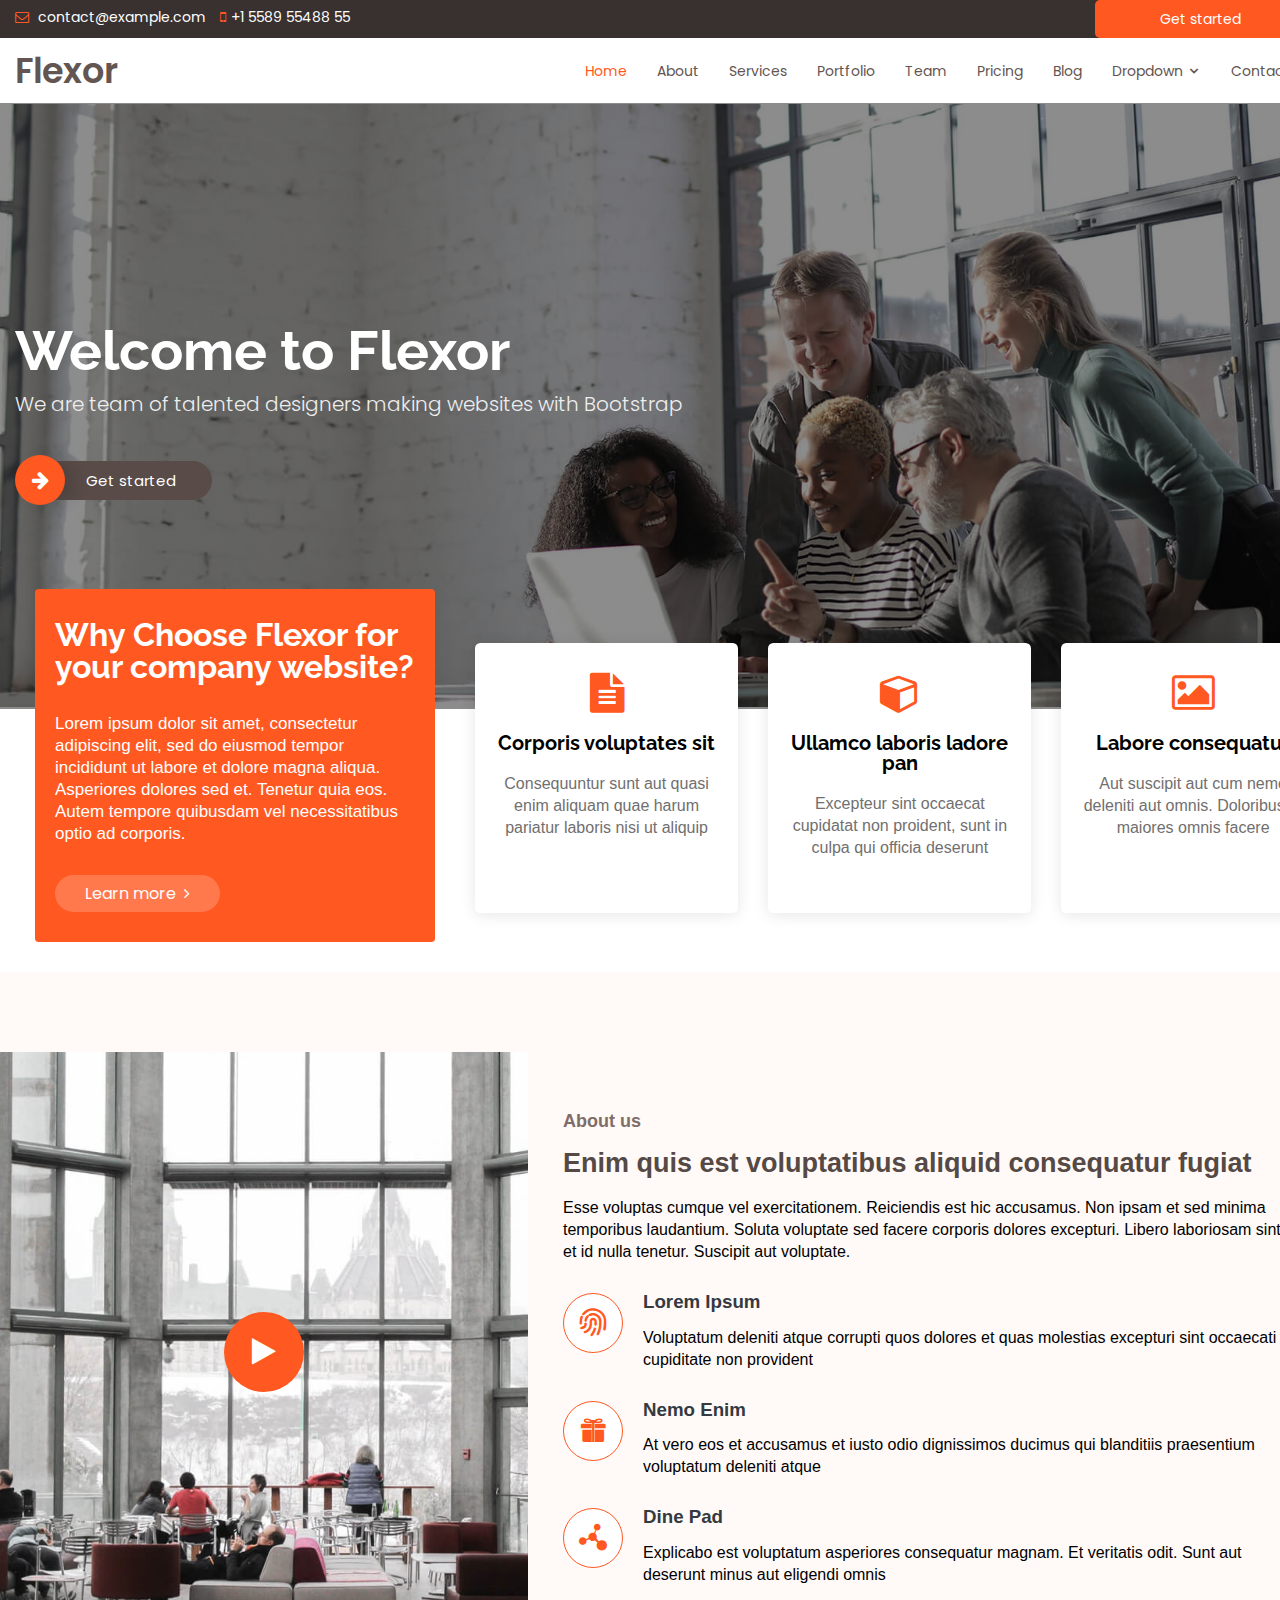
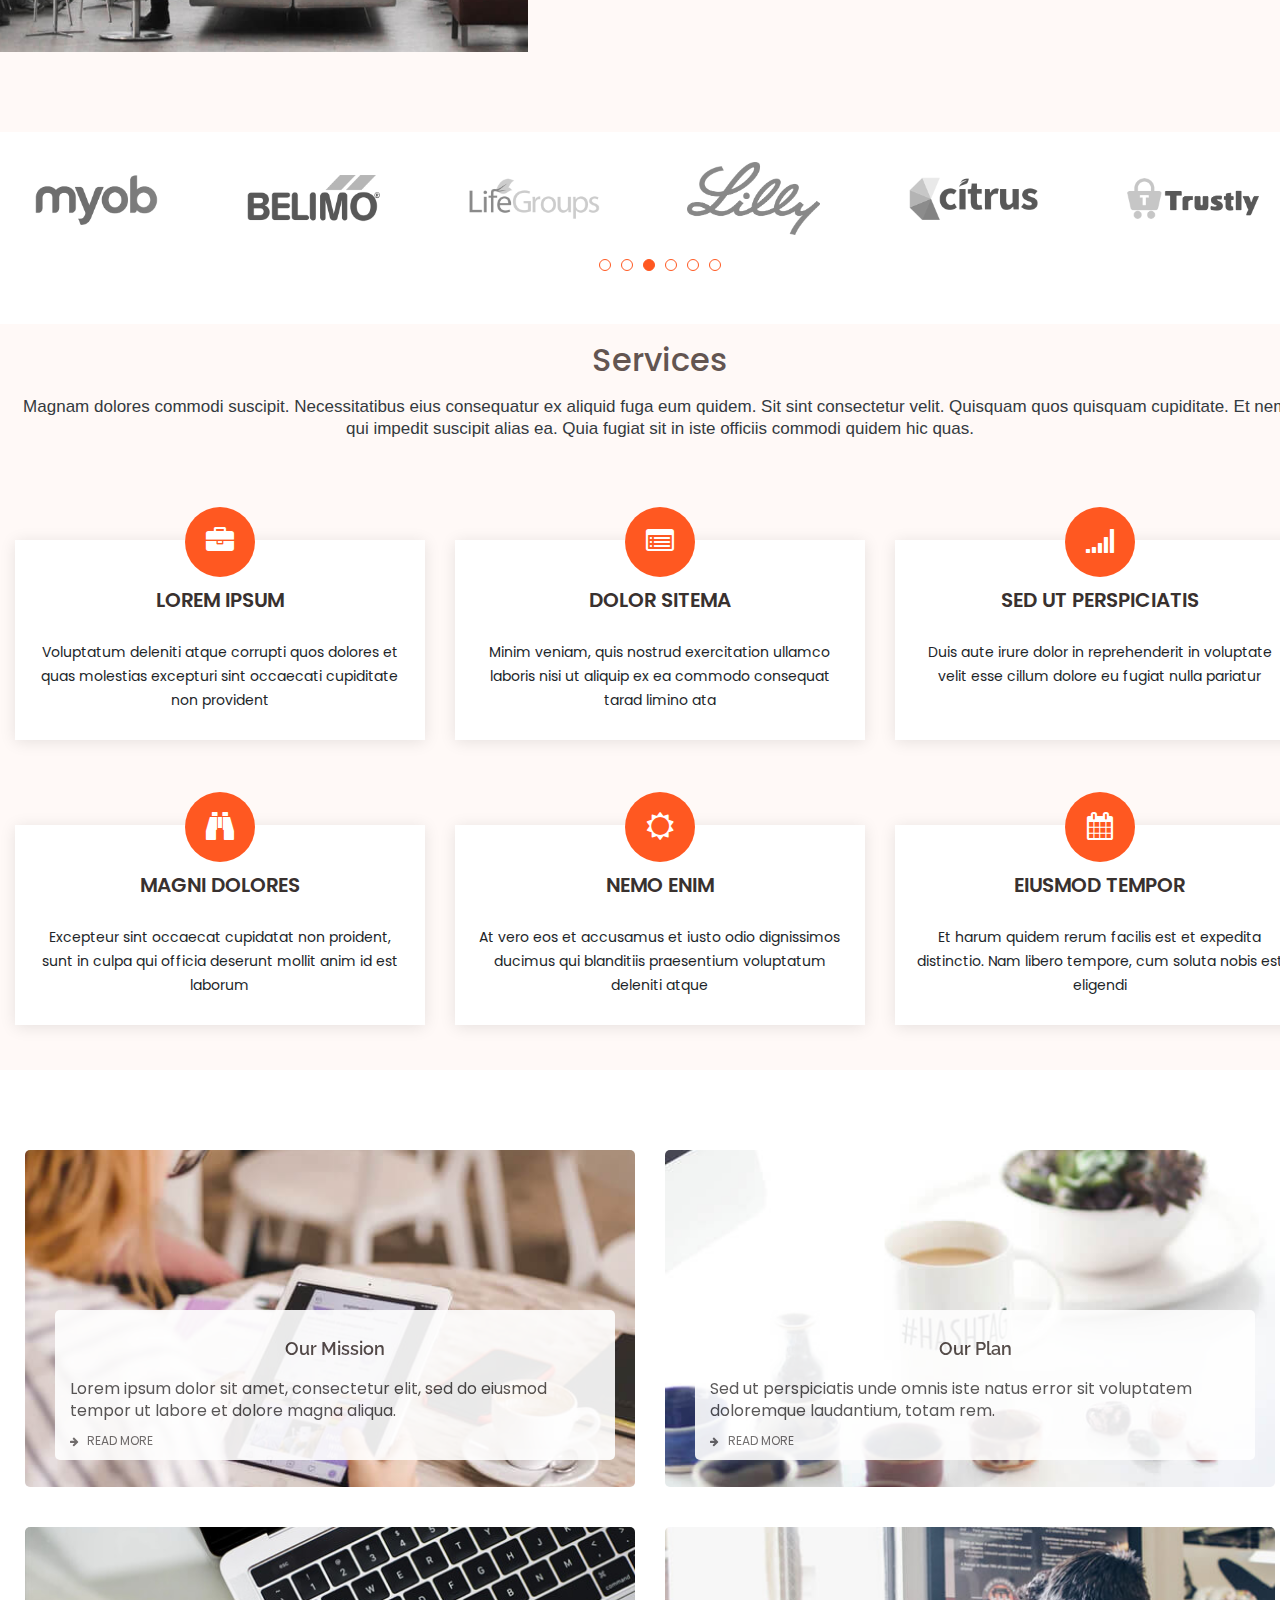
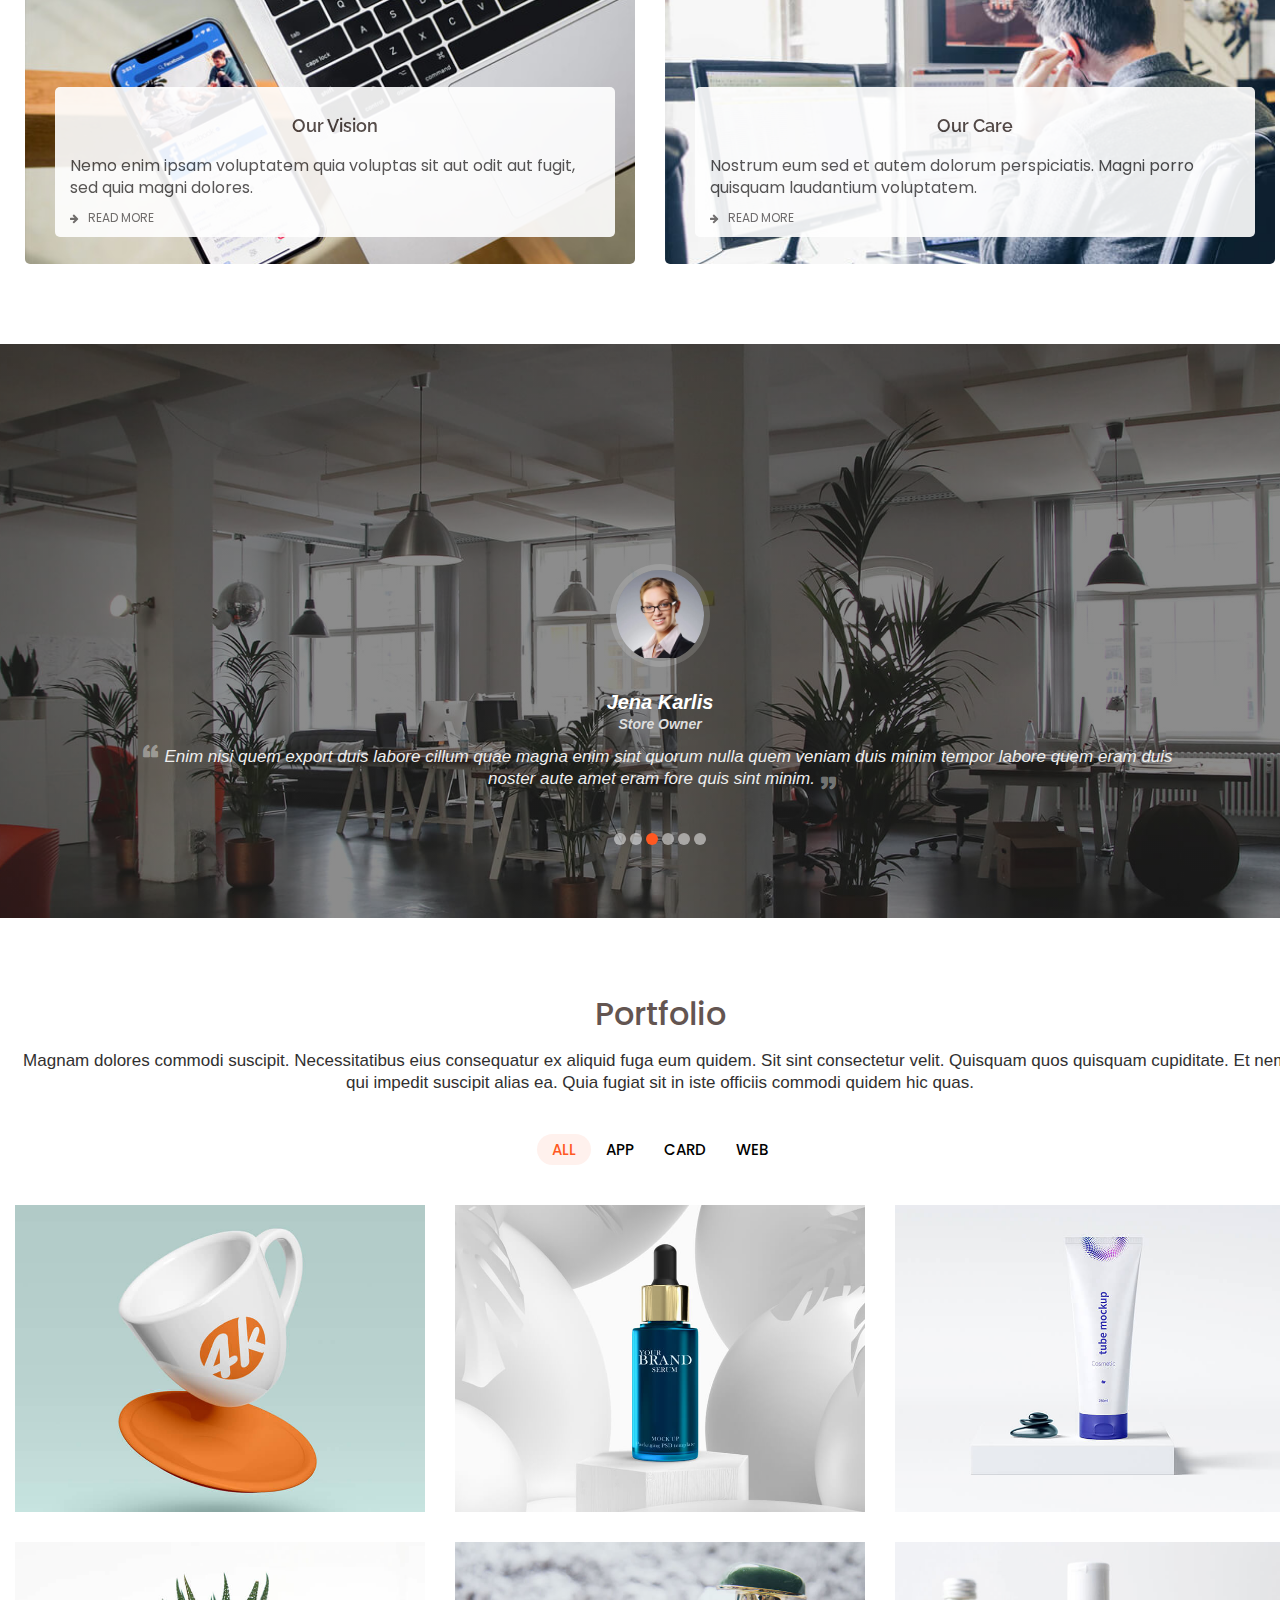
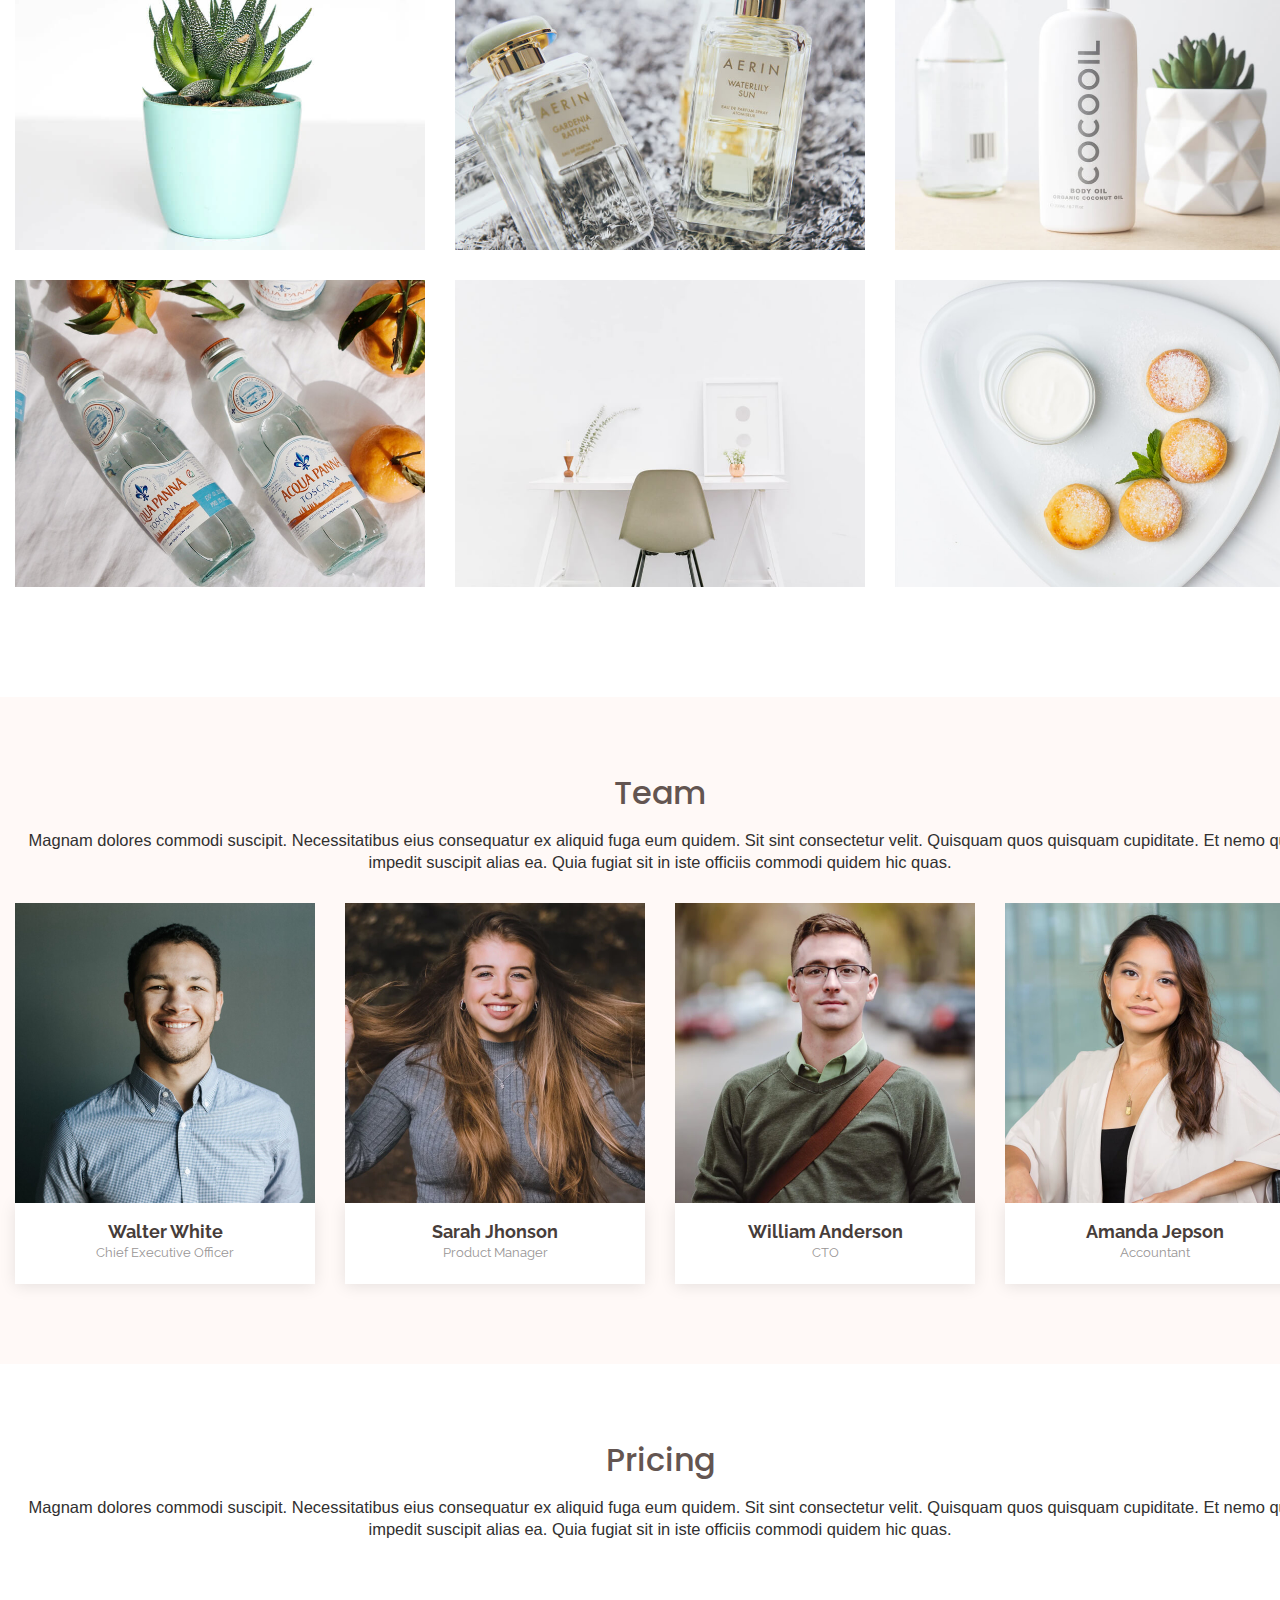
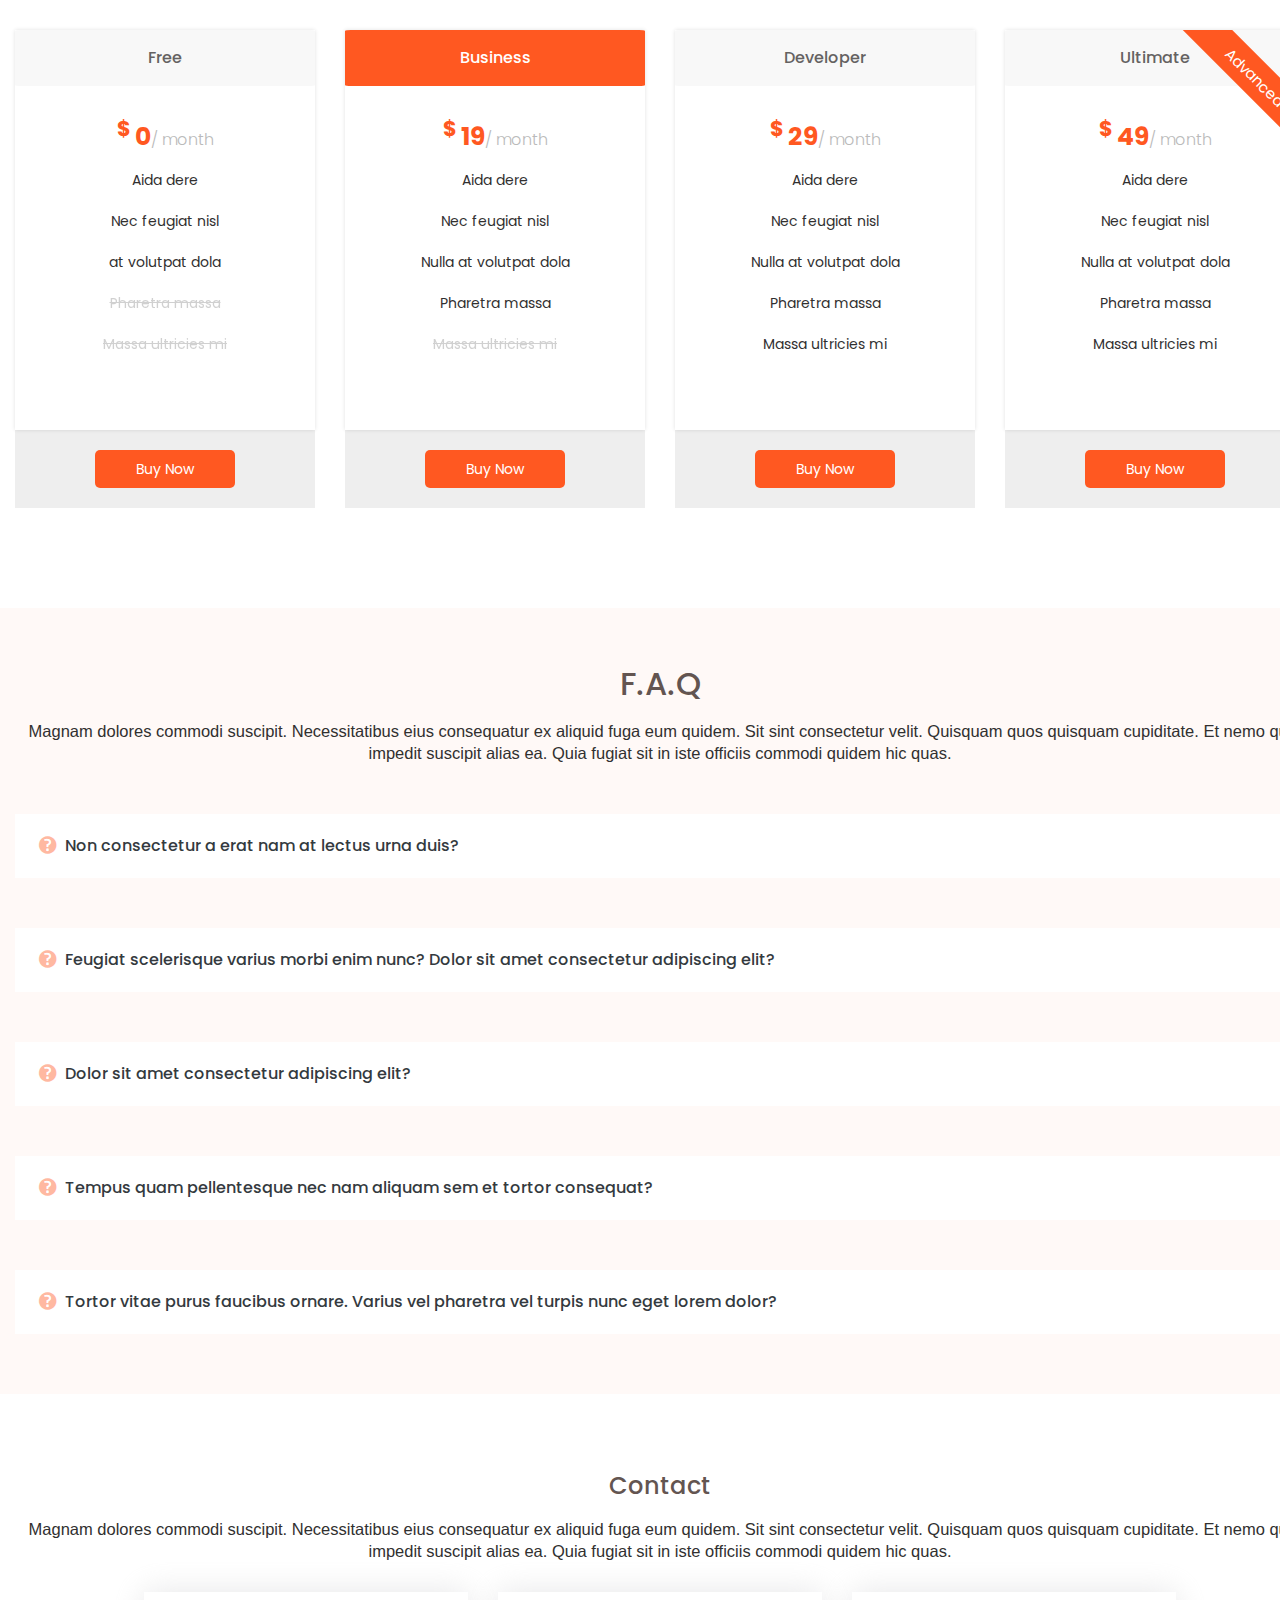
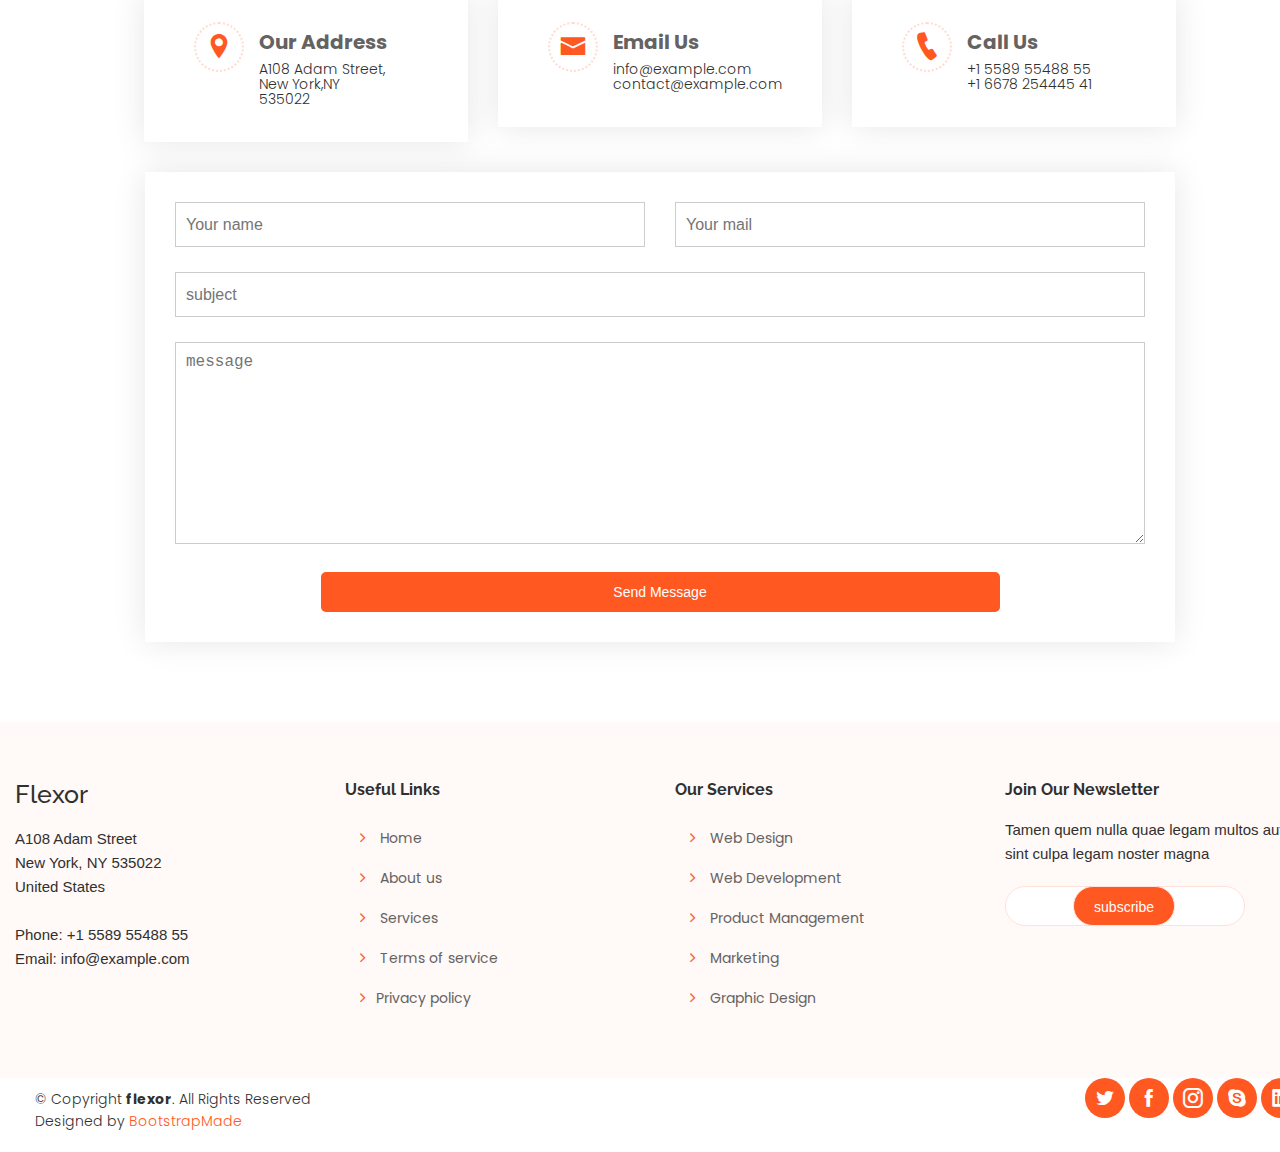
==== commit 229e83d0: "Add files via upload" ====
--- a/WEBSITE LAYOUT/index.html
+++ b/WEBSITE LAYOUT/index.html
@@ -26,8 +26,7 @@
           <div class="col-lg-6">
             <div class="contact-info">
               <span>
-                <a href="#"><i class="fa fa-envelope-o" aria-hidden="true"></i> contact@example.com
-                </a>
+                <i class="fa fa-envelope-o" aria-hidden="true"></i> <a href="#"> contact@example.com</a>
               </span>
               <span>
                 <i class="fa fa-mobile"></i>+1 5589 55488 55
@@ -61,7 +60,7 @@
                 <li class="nav-link"><a href="#">Team</a> </li>
                 <li class="nav-link"><a href="#">Pricing</a> </li>
                 <li class="nav-link"><a href="#">Blog</a> </li>
-                <li class="nav-link"><a href="#">Dropdown</a> </li>
+                <li class="nav-link"><a href="#">Dropdown <i class="icofont-simple-down"></i></a> </li>
                 <li class="nav-link" N><a href="#">Contact</a> </li>
 
               </ul>
@@ -393,7 +392,7 @@
         </div>
 
       </div>
-      <div class="circle ">
+      <div class="cust-rev-circle">
         <span></span>
         <span></span>
         <span class="active"></span>
@@ -591,23 +590,66 @@
             </div>
           </div>
         </div>
-      </div>
-    </div>
-    <div class="col-lg-3">
-      <div class="team-img">
-      </div>
-    </div>
-    <div class="col-lg-3">
-      <div class="team-img">
-      </div>
-    </div>
-    <div class="col-lg-3">
-      <div class="team-img">
-      </div>
-    </div>
-    </div>
-    </div>
-    </div>
+        <div class="col-lg-3">
+          <div class="team-items">
+            <div class="team-img">
+              <img src="./images/team-2.jpg" alt="walter white img">
+              <div class="team-icons">
+                <a href="#"><i class="icofont-twitter"></i></a>
+                <a href="#"><i class="icofont-facebook"></i></a>
+                <a href="#"><i class="icofont-instagram"></i></a>
+                <a href="#"><i class="icofont-linkedin"></i></a>
+              </div>
+            </div>
+            <div class="team-boxes">
+              <div class="box-text">
+                <h3>Sarah Jhonson</h3>
+                <h6>Product Manager</h6>
+              </div>
+            </div>
+          </div>
+        </div>
+        <div class="col-lg-3">
+          <div class="team-items">
+            <div class="team-img">
+              <img src="./images/team-3.jpg" alt="walter white img">
+              <div class="team-icons">
+                <a href="#"><i class="icofont-twitter"></i></a>
+                <a href="#"><i class="icofont-facebook"></i></a>
+                <a href="#"><i class="icofont-instagram"></i></a>
+                <a href="#"><i class="icofont-linkedin"></i></a>
+              </div>
+            </div>
+            <div class="team-boxes">
+              <div class="box-text">
+                <h3>William Anderson</h3>
+                <h6>CTO</h6>
+              </div>
+            </div>
+          </div>
+        </div>
+        <div class="col-lg-3">
+          <div class="team-items">
+            <div class="team-img">
+              <img src="./images/team-4.jpg" alt="walter white img">
+              <div class="team-icons">
+                <a href="#"><i class="icofont-twitter"></i></a>
+                <a href="#"><i class="icofont-facebook"></i></a>
+                <a href="#"><i class="icofont-instagram"></i></a>
+                <a href="#"><i class="icofont-linkedin"></i></a>
+              </div>
+            </div>
+            <div class="team-boxes">
+              <div class="box-text">
+                <h3>Amanda Jepson</h3>
+                <h6>Accountant</h6>
+              </div>
+            </div>
+          </div>
+        </div>
+      </div>
+    </div>
+
   </section>
   <!-- !-- <=======team section starts======> -->
 
@@ -622,18 +664,113 @@
           in iste officiis commodi quidem hic quas.</p>
 
       </div>
+
       <div class="row">
         <div class="col-lg-3">
-          <div class="pricing-category"></div>
-        </div>
-        <div class="col-lg-3">
-          <div class="pricing-category"></div>
-        </div>
-        <div class="col-lg-3">
-          <div class="pricing-category"></div>
-        </div>
-        <div class="col-lg-3">
-          <div class="pricing-category"></div>
+          <div class="pricing-category">
+            <div class="heading-box">
+              <h3>Free</h3>
+            </div>
+            <div class="pricing-list">
+              <ul>
+                <li>
+                  <h4><sup>$</sup>
+                    0<span>/ month</span></h4>
+                </li>
+                <li> Aida dere</li>
+                <li>Nec feugiat nisl</li>
+                <li>at volutpat dola</li>
+                <li>
+                  <strike>Pharetra massa</strike>
+                </li>
+                <li><strike>Massa ultricies mi</strike></li>
+            </div>
+          </div>
+          <div class="buy-now">
+            <a href="#" class="btn buynow">Buy Now</a>
+          </div>
+        </div>
+
+
+        <div class="col-lg-3">
+          <div class="pricing-category">
+            <div class="heading-box active">
+              <h3>Business</h3>
+            </div>
+            <div class="pricing-list">
+              <ul>
+                <li>
+                  <h4><sup>$</sup>
+                    19<span>/ month</span></h4>
+                </li>
+                <li>Aida dere</li>
+                <li> Nec feugiat nisl</li>
+                <li>Nulla at volutpat dola</li>
+                <li>Pharetra massa</li>
+                <li><strike>Massa ultricies mi</strike></li>
+              </ul>
+            </div>
+          </div>
+          <div class="buy-now">
+            <a href="#" class="btn buynow">Buy Now</a>
+
+          </div>
+        </div>
+
+
+        <div class="col-lg-3">
+          <div class="pricing-category">
+            <div class="heading-box">
+              <h3>Developer</h3>
+            </div>
+            <div class="pricing-list">
+              <ul>
+                <li>
+                  <h4><sup>$</sup>
+                    29<span>/ month</span></h4>
+                </li>
+                <li>Aida dere</li>
+                <li>Nec feugiat nisl</li>
+                <li>Nulla at volutpat dola</li>
+                <li>Pharetra massa</li>
+                <li> Massa ultricies mi</li>
+              </ul>
+            </div>
+
+          </div>
+          <div class="buy-now">
+            <a href="#" class="btn buynow">Buy Now</a>
+
+          </div>
+        </div>
+
+
+        <div class="col-lg-3">
+          <div class="pricing-category">
+            <div class="heading-box">
+              <h3>Ultimate</h3>
+            </div>
+            <div class="pricing-list">
+              <ul>
+                <li>
+                  <h4><sup>$</sup>
+                    49<span>/ month</span></h4>
+                </li>
+                <li>Aida dere</li>
+                <li>Nec feugiat nisl</li>
+                <li>Nulla at volutpat dola</li>
+                <li>Pharetra massa</li>
+                <li> Massa ultricies mi</li>
+              </ul>
+            </div>
+            <div class="adv-box">
+              <span>Advanced</span>
+            </div>
+          </div>
+          <div class="buy-now">
+            <a href="#" class="btn buynow">Buy Now</a>
+
+          </div>
         </div>
       </div>
     </div>
@@ -651,34 +788,33 @@
           in iste officiis commodi quidem hic quas.</p>
       </div>
       <div class="FAQ">
+        <i class="icofont-question-circle"></i>
         <h5>Non consectetur a erat nam at lectus urna duis?</h5>
-        <p>Feugiat pretium nibh ipsum consequat. Tempus iaculis urna id volutpat lacus laoreet non curabitur gravida.
-          Venenatis lectus magna fringilla urna porttitor rhoncus dolor purus non.</p>
+        </h5><i class="icofont-simple-down"></i>
+
+
       </div>
       <div class="FAQ">
+        <i class="icofont-question-circle"></i>
         <h5>Feugiat scelerisque varius morbi enim nunc?
-          Dolor sit amet consectetur adipiscing elit?</h5>
-        <p>Dolor sit amet consectetur adipiscing elit pellentesque habitant morbi. Id interdum velit laoreet id donec
-          ultrices. Fringilla phasellus faucibus scelerisque eleifend donec pretium. Est pellentesque elit ullamcorper
-          dignissim. Mauris ultrices eros in cursus turpis massa tincidunt dui.</p>
+          Dolor sit amet consectetur adipiscing elit?</h5><i class="icofont-simple-down"></i>
+
       </div>
       <div class="FAQ">
-        <h5>Dolor sit amet consectetur adipiscing elit?</h5>
-        <p>Eleifend mi in nulla posuere sollicitudin aliquam ultrices sagittis orci. Faucibus pulvinar elementum integer
-          enim. Sem nulla pharetra diam sit amet nisl suscipit. Rutrum tellus pellentesque eu tincidunt. Lectus urna
-          duis convallis convallis tellus. Urna molestie at elementum eu facilisis sed odio morbi quis</p>
+        <i class="icofont-question-circle"></i>
+        <h5>Dolor sit amet consectetur adipiscing elit?</h5><i class="icofont-simple-down"></i>
+
       </div>
       <div class="FAQ">
-        <h5>Tempus quam pellentesque nec nam aliquam sem et tortor consequat?</h5>
-        <p>Molestie a iaculis at erat pellentesque adipiscing commodo. Dignissim suspendisse in est ante in. Nunc vel
-          risus commodo viverra maecenas accumsan. Sit amet nisl suscipit adipiscing bibendum est. Purus gravida quis
-          blandit turpis cursus in.</p>
+        <i class="icofont-question-circle"></i>
+        <h5>Tempus quam pellentesque nec nam aliquam sem et tortor consequat?</h5><i class="icofont-simple-down"></i>
+
       </div>
       <div class="FAQ">
-        <h5>Tortor vitae purus faucibus ornare. Varius vel pharetra vel turpis nunc eget lorem dolor?</h5>
-        <p>Laoreet sit amet cursus sit amet dictum sit amet justo. Mauris vitae ultricies leo integer malesuada nunc
-          vel. Tincidunt eget nullam non nisi est sit amet. Turpis nunc eget lorem dolor sed. Ut venenatis tellus in
-          metus vulputate eu scelerisque.</p>
+        <i class="icofont-question-circle"></i>
+        <h5>Tortor vitae purus faucibus ornare. Varius vel pharetra vel turpis nunc eget lorem dolor?</h5><i
+          class="icofont-simple-down"></i>
+
       </div>
     </div>
   </section>
@@ -697,14 +833,14 @@
       <div class="row">
         <div class="col-lg-4">
           <div class="our-address">
-            <address>
-              <h3>Our Address</h3>
-              <br>A108 Adam Street, <br>New York,<br> NY 535022
-            </address>
+            <i class="icofont-location-pin"></i>
+            <h3>Our Address</h3>
+            <p>A108 Adam Street, New York,NY 535022</p>
           </div>
         </div>
         <div class="col-lg-4">
           <div class="our-address">
+            <i class="icofont-envelope"></i>
             <h3>Email Us</h3>
             <p>info@example.com<br>
               contact@example.com</p>
@@ -712,54 +848,63 @@
         </div>
         <div class="col-lg-4">
           <div class="our-address">
+            <i class="icofont-ui-call"></i>
             <h3>Call Us</h3>
             <p>+1 5589 55488 55<br>
               +1 6678 254445 41</p>
           </div>
         </div>
       </div>
+      <div col-lg-12>
+        <form class="row">
+          <div class="col-lg-6">
+            <div class="yourname">
+              <input type="text" name="" placeholder="Your name" class="forms-control">
+            </div>
+          </div>
+          <div class="col-lg-6">
+            <div class="youremail">
+              <input type="email" name="" placeholder="Your mail" class="forms-control">
+            </div>
+          </div>
+          <div col-lg-12>
+            <input type="text" name="" placeholder="subject" class="forms-control">
+            <textarea name="" id="" placeholder="message" rows="10" class="forms-control"></textarea>
+          </div>
+          <div class="col-lg-12 text-center">
+            <button type="submit" class="form-button btn">Send Message</button>
+          </div>
+        </form>
+      </div>
+    </div>
+  </section>
+  <!-- <=========contact section ends========> -->
+
+  <!--<=======footer section starts -->
+
+  <section class="footer-section">
+    <div class="container">
       <div class="row">
-        <div class="col-lg-6">
-          <div class="yourname">
-          </div>
-        </div>
-        <div class="col-lg-6">
-          <div class="yourname">
-          </div>
-        </div>
-      </div>
-      <div class="subject"></div>
-      <div class="message"></div>
-  </section>
-  <!-- <=========contact section ends========> -->
-
-  <!--<=======footer section starts -->
-
-  <section class="footer-section">
-    <div class="container">
-      <div class="row">
         <div class="col-lg-3">
           <div class="flexor-address">
-            <address>
-              <h3>Flexor</h3>
-              A108 Adam Street<br>
+            <h3>Flexor</h3>
+            <p> A108 Adam Street<br>
               New York, NY 535022<br>
-              United States<br>
-
-              Phone: +1 5589 55488 55<br>
-              Email: info@example.com
-            </address>
+              United States<br><br>
+              <b>Phone</b>: +1 5589 55488 55<br>
+              <b>Email</b>: info@example.com
+            </p>
           </div>
         </div>
         <div class="col-lg-3">
           <div class="flexor-address">
             <h4>Useful Links</h4>
             <ul>
-              <li>Home</li>
-              <li>About us</li>
-              <li>Services</li>
-              <li> Terms of service</li>
-              <li> Privacy policy</li>
+              <li><i class="fa fa-angle-right" aria-hidden="true"></i><a href="#"> Home</a></li>
+              <li><i class="fa fa-angle-right" aria-hidden="true"></i><a href="#"> About us</a></li>
+              <li><i class="fa fa-angle-right" aria-hidden="true"></i><a href="#"> Services</a></li>
+              <li><i class="fa fa-angle-right" aria-hidden="true"></i> <a href="#">Terms of service</a></li>
+              <li><i class="fa fa-angle-right" aria-hidden="true"></i><a href="#">Privacy policy</a></li>
             </ul>
           </div>
         </div>
@@ -767,15 +912,17 @@
           <div class="flexor-address">
             <h4>Our Services</h4>
             <ul>
-              <li>Web Design</li>
-              <li>
-                Web Development</li>
-              <li>
-                Product Management</li>
-              <li>
-                Marketing</li>
-              <li>
-                Graphic Design</li>
+              <li><i class="fa fa-angle-right" aria-hidden="true"></i><a href="#"> Web Design</a></li>
+              <li><i class="fa fa-angle-right" aria-hidden="true"></i><a href="#"> Web Development</a></li>
+              <li><i class="fa fa-angle-right" aria-hidden="true"></i>
+                <a href="#"> Product Management</a>
+              </li>
+              <li><i class="fa fa-angle-right" aria-hidden="true"></i>
+                <a href="#"> Marketing</a>
+              </li>
+              <li><i class="fa fa-angle-right" aria-hidden="true"></i>
+                <a href="#"> Graphic Design</a>
+              </li>
             </ul>
           </div>
         </div>
@@ -783,6 +930,9 @@
           <div class="flexor-address">
             <h4>Join Our Newsletter</h4>
             <p>Tamen quem nulla quae legam multos aute sint culpa legam noster magna </p>
+            <div class="sub-button">
+              <input type="button" name="subscribe"><button class="btn subscribe-btn">subscribe</button>
+            </div>
           </div>
         </div>
       </div>
@@ -797,12 +947,18 @@
         <div class="row justify-between">
           <div class="col-lg-6">
             <div class="copyright-info">
-              <p>© Copyright Flexor. All Rights Reserved
-                Designed by BootstrapMade</p>
+              <p>© Copyright <strong>flexor</strong>. All Rights Reserved</p>
+              <p>Designed by <a href="#"> BootstrapMade</a></p>
             </div>
           </div>
           <div class="col-lg-6">
-            <div class="copyright-info"></div>
+            <div class="copyright-social">
+              <a href="#"><i class="icofont-twitter"></i></a>
+              <a href="#"><i class="icofont-facebook"></i></a>
+              <a href="#"><i class="icofont-instagram"></i></a>
+              <a href="#"><i class="icofont-skype"></i></a>
+              <a href="#"><i class="icofont-linkedin"></i></a>
+            </div>
           </div>
         </div>
       </div>
--- a/WEBSITE LAYOUT/css/style.css
+++ b/WEBSITE LAYOUT/css/style.css
@@ -196,6 +196,8 @@
   position: relative;
   display: inline-block;
   padding: 6px 0px 6px 25px;
+  height: 10px;
+  width: 35%;
 }
 .bnr-button a.btn{
 border-radius: 25px;
@@ -373,17 +375,18 @@
 /* <=======client-logo section starts====> */
 
 .client-logo-section{
-  padding: 60px 0;
+  padding: 80px 0;
 }
 
 .client-logo{
-  padding: 10px 38px;
+  padding: 30px 45px 20px 12px;
 }
 .client-logo img{
 width:100% ;
 height: auto;
 filter:grayscale(100%) ;
-opacity:85%;
+opacity:65%;
+color: #313030;;
 }
 .client-logo:hover img{
 filter: grayscale(0);
@@ -391,15 +394,16 @@
 }
 .circle{
  text-align: center; 
+ margin-bottom: 50px;
+ 
 }
 .circle span{
   display: inline-block;
   width: 12px;
   height: 12px;
+  opacity: 1;
+  border-radius: 50%;
   border: solid 1px #ff5821;
-  background-color: #fff;
-  opacity: 0.8;
-  border-radius: 50%;
   margin: 0 3px;
   cursor: pointer;
 }
@@ -471,7 +475,10 @@
   left: 50%;
   transform: translateX(-50%);
 }
-.service-icons:hover{
+.service-items:hover h3{
+  color: var(--primary-color);
+}
+.service-items:hover .service-icons{
   color: #ff5821;
   background-color:#fff;
   border: solid 1px #ff5821;
@@ -515,6 +522,7 @@
   color: #656262;
   font-size: 12px;
   padding-left:5px;
+  text-decoration: none;
 }
 .mission-content i{
   color:#656262;
@@ -545,11 +553,17 @@
 .bg-4{
   background-image: url(../images/values-4.jpg);
 }
-.mission-img:hover .mission-content{
-  color: #fff;
+.mission-img:hover .mission-content,
+.mission-img:hover h3,
+.mission-img:hover p,
+.mission-img:hover i,
+.mission-img:hover a
+{
   background-color: #ff5821;
   opacity: 1;
-}
+  color: #eee;
+}
+
 /* <=========portfolio section ends======> */
 
 /* <========customer review section starts======> */
@@ -607,20 +621,23 @@
   left: 5px;
   top: 5px; 
 }
-.circle{
-  text-align: center; 
+.cust-rev-circle{
+  text-align: center;
  }
- .circle span{
+ .cust-rev-circle span{
    display: inline-block;
    width: 12px;
    height: 12px;
-   background-color: rgba(255, 255, 255, 0.5);
+   border: 0px;
+  background-color: rgba(255, 255, 255, 0.5);
    opacity: 1;
    border-radius: 50%;
    cursor: pointer;
-   border: 0px;
  }
- .circle span::after{
+ .cust-rev-circle span.active{
+  background-color: var(--primary-color);
+ }
+ .cust-rev-circle span::after{
  background-color: #ff5821;
  }
 /* <========customer review section ends======> */
@@ -692,7 +709,7 @@
   transform: translateY(20px);
   opacity: 0;
   visibility: hidden;
-  transition: all 0.5 ease;
+  transition: all 0.5s ease;
 }
 .portfolio-items:hover .portfolio-boxes{
   transform: translateY(0);
@@ -744,26 +761,35 @@
 }
 .team-img{
  position: relative;
- margin: 20px auto;
 }
 .team-items .team-icons{
   position: absolute;  
   bottom: 0px;
-  color: #473d3a;
+
+  display: flex;
+  justify-content: center;
   width: 100%;
   padding: 10px 10px;
   left: 0;
   z-index: 5 ;
   margin: 0 auto;
-  background-color: #fff;
+  background-color:#eeeeeee3;
   transition: all 0.3s ease;
   opacity: 0;
-  
   }
   .team-items:hover .team-icons{
     transition: all 0.3s ease;
     opacity: 1;
     color: #ff5821;
+  }
+  .team-icons a{
+    color: #473d3a;
+    padding: 0 15px;
+    font-size: 18px;
+    text-decoration: none;
+  }
+  .team-icons a:hover{
+  color: #ff5821;
   }
 .team-items img{
   width: 100%;
@@ -798,94 +824,362 @@
 /* <=======pricing section starts========> */
 
 .pricing-section {
-  background-color: #ff5821;
+  background-color: #fff;
   padding: 80px 0;
 }
-.about-pricing {
-  background-color: #39312f;
-  height: 80px;
+.about-pricing h2{
+  font-size: 32px;
+  font-weight: 500;
+  font-family: "Poppins", sans-serif;
+  color: #635551;
+  margin-bottom: 20px;
+  text-align: center;
+}
+.about-pricing p{
+  font-size: 16.5px;
+  font-family: "Open Sans", sans-serif;
+  font-weight: 300px;
+  color: #313030;
+  text-align: center;
+  margin-bottom: 30px;
 }
 .pricing-category {
-  background-color: #39312f;
+  background-color:#fff;
+  box-shadow: 0px 0px 4px rgb(0 0 0 / 12%);
   height: 400px;
   margin-top: 60px;
-}
+  position: relative;
+  overflow: hidden;
+}
+.pricing-category h3{
+  font-size: 16px;
+  font-weight: 500;
+  color: #656262;
+  background-color: #f8f8f8;
+  text-align: center;
+  padding: 20px 20px;
+  margin-bottom: 30px;
+  border-radius: 2%;
+  }
+.heading-box.active h3{
+  background-color: var(--primary-color);
+  color: #fff;
+}
+.pricing-list li{
+  color: #313030;
+line-height: 25px;
+font-size: 14px;
+text-align: center;
+padding-bottom: 16px;
+}
+.pricing-list strike{
+  color: #ccc;
+  opacity: 0.9;
+}
+.buy-now{
+  display: flex;
+  flex-wrap: wrap;
+  background-color: #eee;
+  justify-content: center;
+  margin: 0px 0px 20px 0px;
+  width: 100%;
+  padding: 20px 50px;
+}
+.btn{
+  border-radius: 5px;
+  width: 70%;
+}
+.btn:hover{
+  background-color: #ff7e54;
+}
+.pricing-list h4{
+color: var(--primary-color);
+font-size: 25px;
+}
+.pricing-list h4>span{
+  color: #bababa;
+  font-size: 16px;
+  font-weight: 300;
+}
+
+.adv-box{
+  display: flex;
+  flex-wrap: wrap;
+  background-color:#fff;
+  color: #fff;
+  text-align: center;
+  padding:0px 0px;
+  box-shadow: 0px 0px 4px rgb(0 0 0 / 12%);
+ }
+ .adv-box span{
+  position: absolute;
+  width: 180px;
+  padding: 10px 0;
+  background-color: var(--primary-color);
+  font-size: 15px;
+  top: 30px;
+  right: -40px;
+  z-index: 1;
+  transform: rotate(45deg);
+  font-family: "Poppins", sans-serif;
+ }
+
 
 /* <=======pricing section starts========> */
 
 /* <==========FAQ section style starts========> */
 .FAQ-section {
-  background-color: #39312f;
+  background-color: #fff9f7;
+  padding: 60px 0;
+}
+.FAQ-intro h2{
+  font-size: 32px;
+  font-weight: 500;
+  font-family: "Poppins", sans-serif;
+  color: #635551;
+  margin-bottom: 20px;
+  text-align: center;
+}
+.FAQ-intro p{
+  font-size: 16.5px;
+  font-family: "Open Sans", sans-serif;
+  font-weight: 300px;
+  color: #313030;
+  text-align: center;
+  margin-bottom: 30px;
+}
+.FAQ {
+  background-color: #fff;
+  margin-top: 50px;
+  position: relative;
+}
+.FAQ h5{
+  font-family: "Poppins", sans-serif;
+  font-size: 16px;
+  font-weight: 500;
+  line-height: 24px;
+  padding: 20px 50px;
+  color: #343a40;
+}
+.FAQ h5:hover{
+  color: var(--primary-color);
+  transition: 0.3s ease;
+}
+.FAQ .icofont-question-circle{
+  color:#ffb8a1;
+  position: absolute;
+font-size: 20px;
+top: 21px;
+left: 23px;
+}
+.FAQ .icofont-simple-down{
+  position: absolute;
+  font-size: 20px;
+  right: 5px;
+  top: 21px;
+}
+.FAQ .icofont-simple-down:hover{
+  color: var(--primary-color);
+}
+
+/* <==========FAQ section style starts========> */
+
+/* <=========contact section starts====> */
+
+.contact-section {
+  background-color: #fff;
   padding: 80px 0;
 }
-.FAQ-intro {
-  background-color: #ff5821;
-  height: 100px;
-}
-.FAQ {
-  background-color: #ff5821;
-  height: 80px;
-  margin-top: 50px;
-}
-
-/* <==========FAQ section style starts========> */
-
-/* <=========contact section starts====> */
-
-.contact-section {
-  background-color: #ff5821;
-  padding: 80px;
-}
-.contact-intro {
-  background-color: #39312f;
-  height: 80px;
+.contact-section .container>.row{
+  padding: 0 10%;
+}
+.contact-intro h2 {
+  font-weight: 500;
+  font-family: "Poppins", sans-serif;
+  color: #635551;
+  margin-bottom: 20px;
+  text-align: center;
+}
+.contact-intro p{
+  font-size: 16.5px;
+  font-family: "Open Sans", sans-serif;
+  font-weight: 300px;
+  color: #313030;
+  text-align: center;
+  margin-bottom: 30px;
+}
+.our-address {
+ position: relative;
+ padding: 35px 30px;
+ padding-left: 65px;
+ box-shadow:0 0 30px rgb(214 215 216 / 60%); ;
+ background-color: #fff;
+}
+.our-address>i{
+  position:absolute ;
+  top: 30px;
+  left: 50px;
+  font-size: 28px;
+  color: var(--primary-color);
+  border: dotted 2px #ff582136;
+  height:50px ;
+  width: 50px;
+  border-radius: 50%;
+  text-align: center;
+  line-height: 45px;
+}
+.our-address h3{
+  color: #656262;
+  font-size: 20px;
+  font-weight: 700;
+  margin: 5px 0 10px 50px ;
+}
+.our-address p{
+  color: #313030;
+  font-size: 14px;
+  line-height: 15px;
+  margin: 0 50px;
+
+}
+form.row{
+  padding: 30px 15px;
+  background-color:#fff ;
+  box-shadow: 0 0 30px rgb(214 215 216 / 60%);
+  margin:30px 130px 0px;
+}
+.forms-control{
   width: 100%;
-}
-.our-address {
-  background-color: #39312f;
-  height: 150px;
-  width: 100%;
-  margin: 50px 20px;
-}
-.yourname {
-  background-color: #39312f;
-  height: 80px;
-  width: 100%;
-  margin: 50px 20px;
-}
-.subject {
-  background-color: #39312f;
-  height: 100px;
-  width: 100%;
-  margin: 50px 20px;
-}
-.message {
-  background-color: #39312f;
-  height: 200px;
-  width: 100%;
-  margin: 50px 20px;
-}
+  border: solid 1px #ccc;
+  padding: 10px;
+  color: #999;
+  margin-bottom: 25px;
+  font-size: 16px;
+}
+input.forms-control{
+height: 45px;
+}
+.forms-control:focus{
+  border-color: var(--primary-color);
+  outline:0;
+}
+
+.form-button{
+border: 0px;
+cursor: pointer;
+}
+.form-button:hover{
+  background-color: #ff7e54;
+}
+
 /* <===CONTACT styling ends=====>*/
 
 /* <==========footer styling starts=========>*/
 .footer-section {
-  background-color: #39312f;
-  padding: 80px 0;
-}
-.flexor-address {
-  background-color: #ff5821;
-  height: 350px;
-  margin-top: 50px;
-}
+  background-color:#fff9f7;
+  padding: 60px 0;
+}
+.flexor-address h3{
+color: #313030;
+font-size:25px;
+font-family: "Raleway", sans-serif;
+font-weight: 500;
+margin-bottom:  20px;
+}
+.flexor-address p{
+  font-size: 14px;
+  line-height: 24px;
+  margin-bottom: 0;
+  font-family: "Raleway", sans-serif;
+  color: #656262;
+}
+.flexor-address h4{
+  color: #313030;
+font-size:16px;
+font-family: "Raleway", sans-serif;
+font-weight: bold;
+padding-bottom: 20px;
+}
+.flexor-address a{
+  color:#656262;
+  font-size: 14px;
+  text-decoration: none;
+line-height: 40px;
+}
+.flexor-address a:hover{
+  color: var(--primary-color);
+  transition: 0.3s ease;
+}
+.flexor-address i{
+  color: var(--primary-color);
+  padding: 0 10px 0 15px;
+}
+.flexor-address p{
+  font-family: "open-sans",sans-serif;
+  font-size: 15px;
+   color: #313030;
+}
+.flexor-address .sub-button{
+  display: flex;
+}
+.flexor-address input{
+  background-color: #fff;
+  width: 80%;
+  height: 40px;
+  border-radius: 20px;
+  position: relative;
+  margin-top: 20px;
+  border: solid 0.5px  #ffe2d9;
+}
+.flexor-address button{
+  width: auto;
+  height: 40px;
+  position: absolute;
+  right: 105px;
+  border-radius: 25px;
+  border:solid 0.5px  #ffe2d9;
+  margin-top: 20px;
+}
+.flexor-address button:hover{
+  background-color:#ed3b00;
+  transition: 0.3s ease;
+}
+
+
+
 /* <==========footer styling starts=========>*
 
 /*<========= copyright stylin starts========> */
 .copyright-section {
-  background-color: #ff5821;
-  padding: 30px;
-}
-.copyright-info {
-  background-color: #39312f;
-  height: 60px;
-  width: 100%;
-}
+  background-color: #fff
+  padding: 60px;
+}
+.copyright-info{
+ color:#313030;
+ font-size: 14px;
+ padding: 10px 20px;
+}
+.copyright-info strong{
+  font-weight: bold;
+}
+.copyright-info a{
+  color: var(--primary-color);
+  text-decoration: none;
+}
+.copyright-social{
+  margin-left:65% ;
+}
+.copyright-social a{
+  display: inline-block;
+  background-color: var(--primary-color);
+  color:#fff;
+  text-decoration: none;
+  text-align: center;
+  line-height: 40px;
+  font-size: 20px;
+  height: 40px;
+  width: 40px;
+  border-radius: 50px;
+}
+.copyright-social a:hover{
+  color: #ff7e54;
+}
